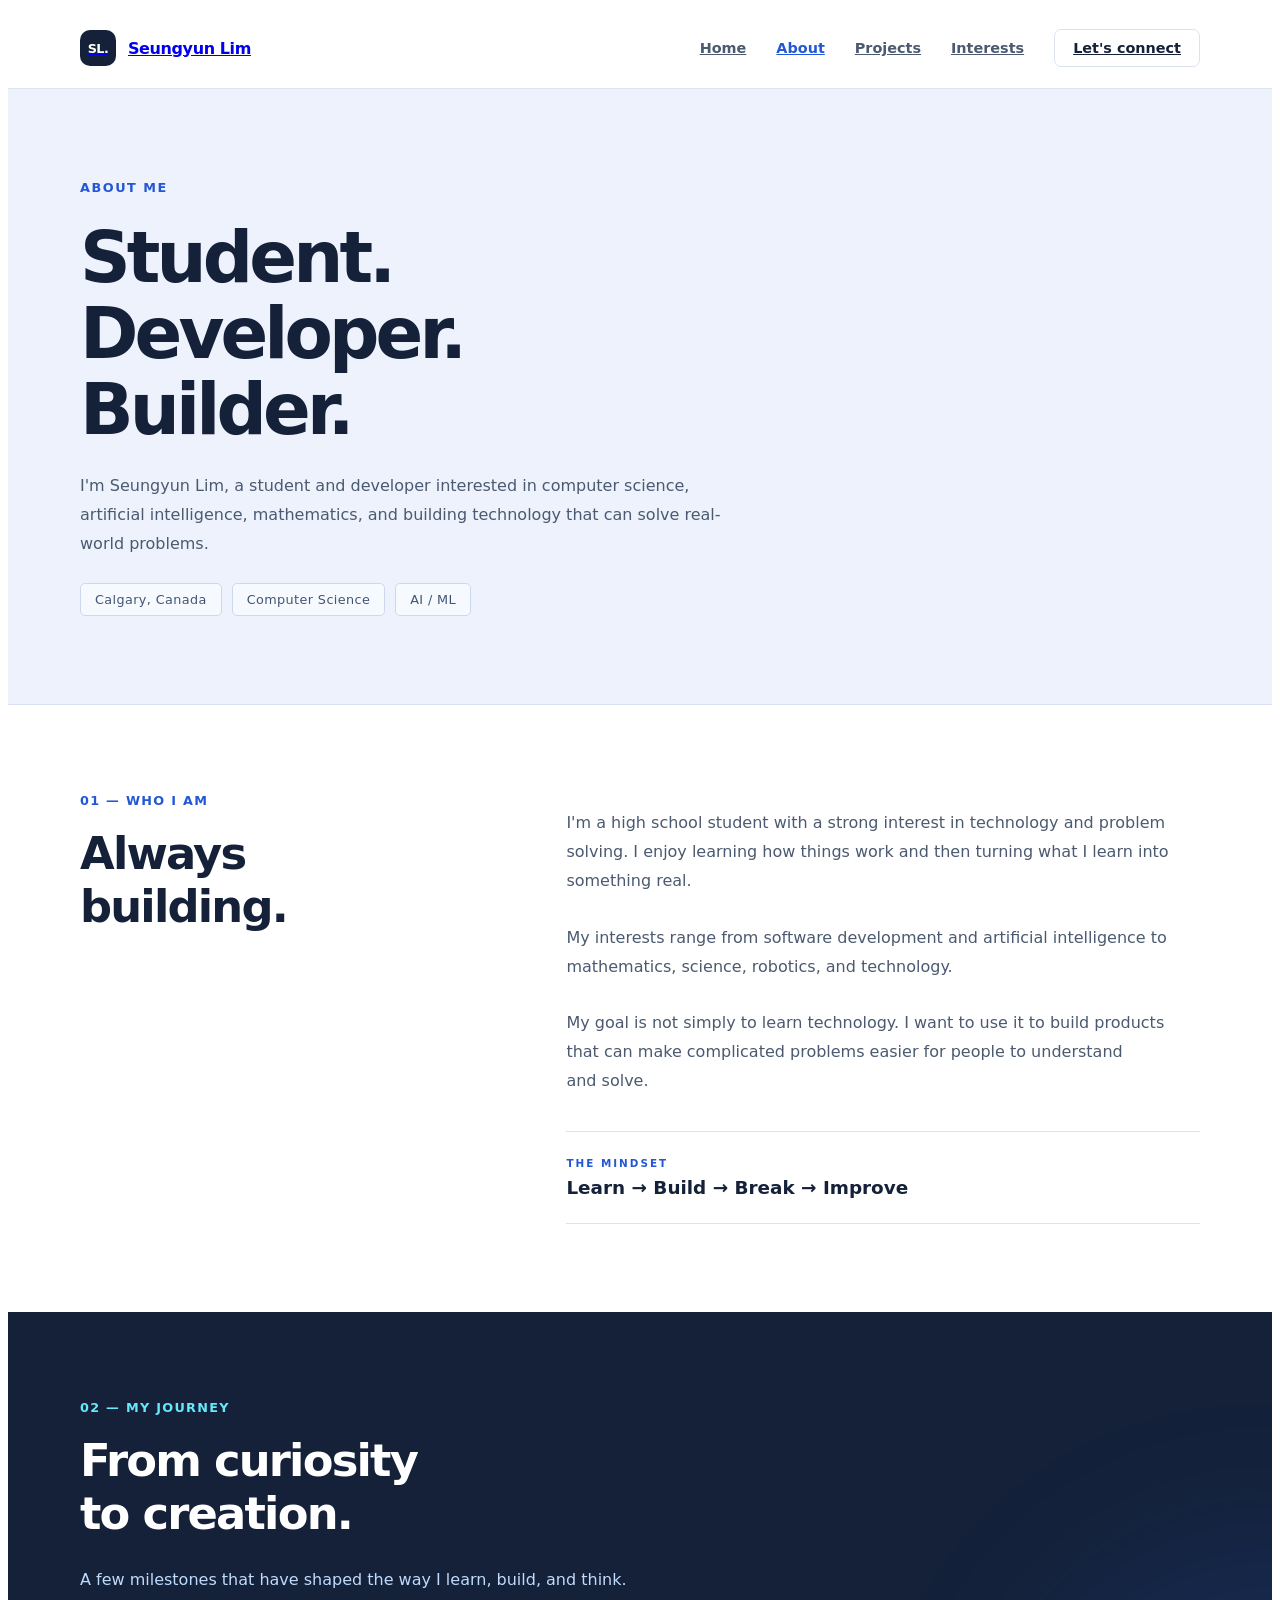
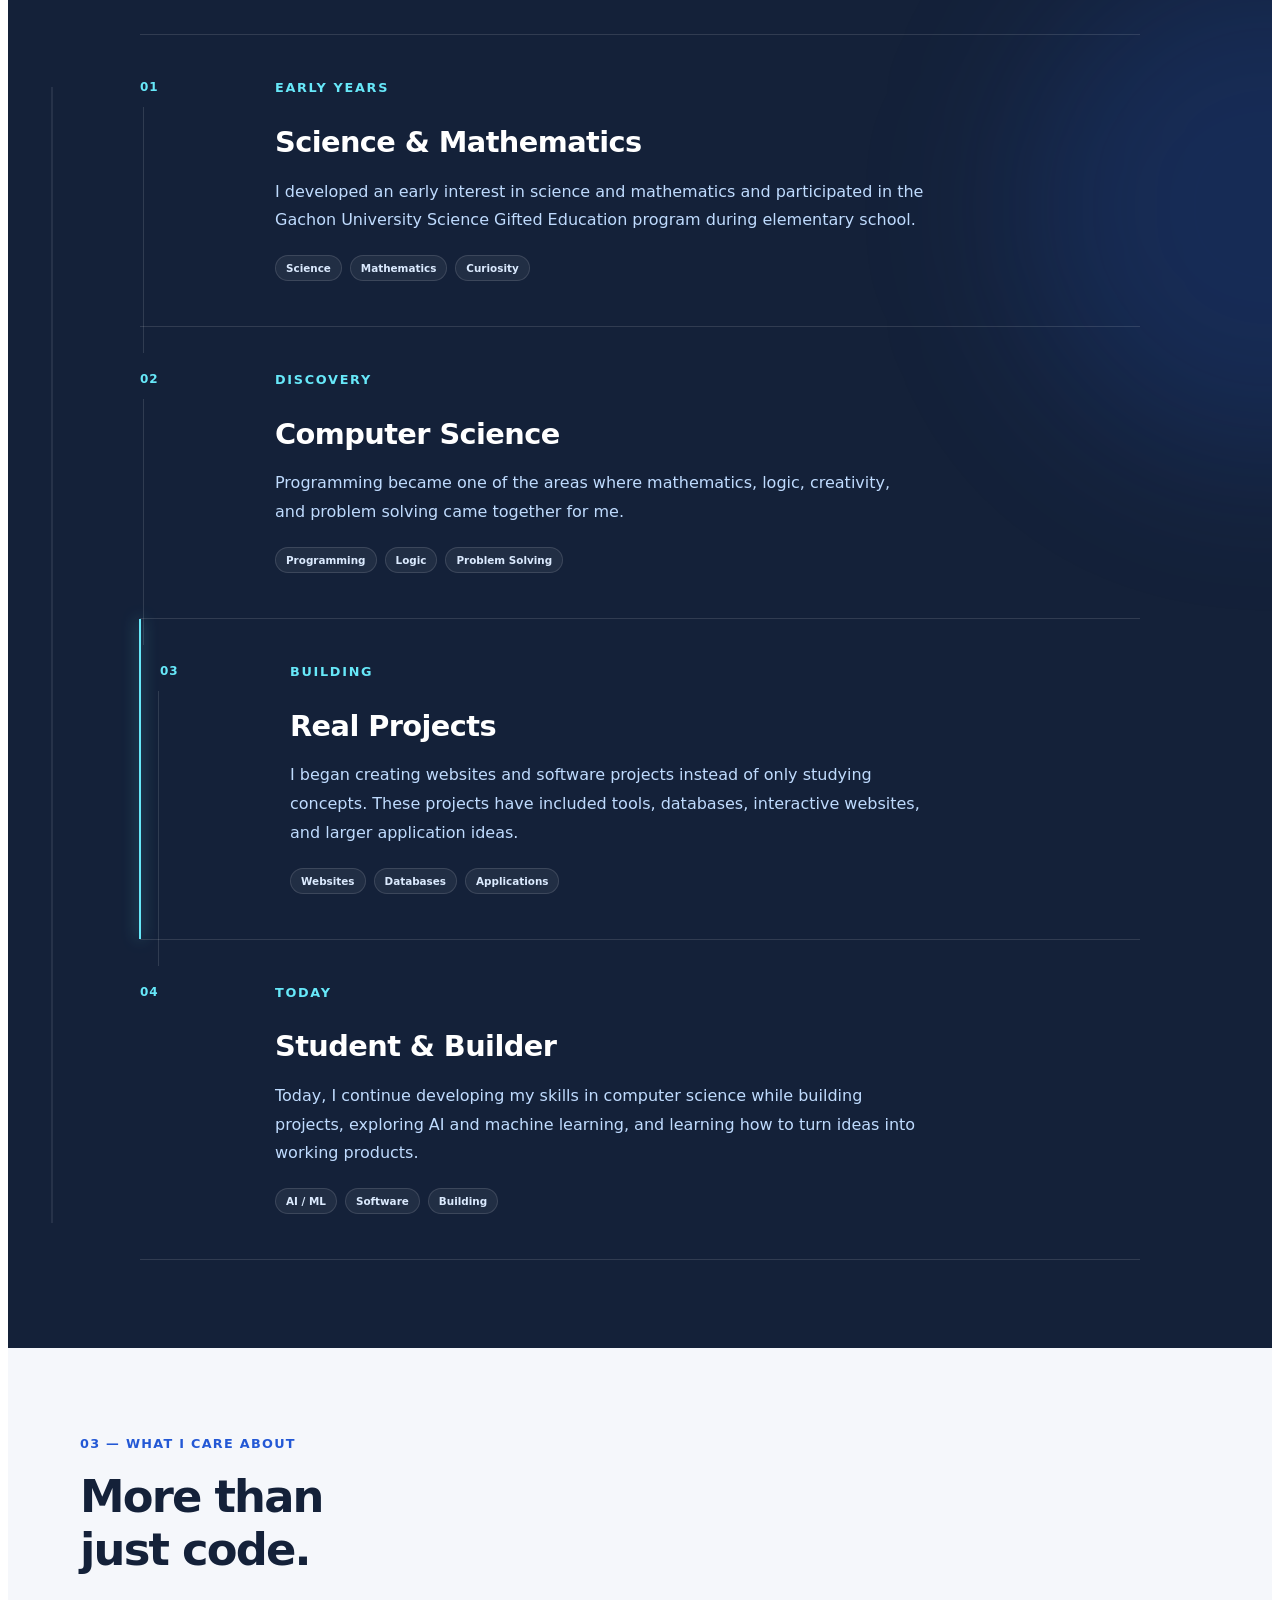
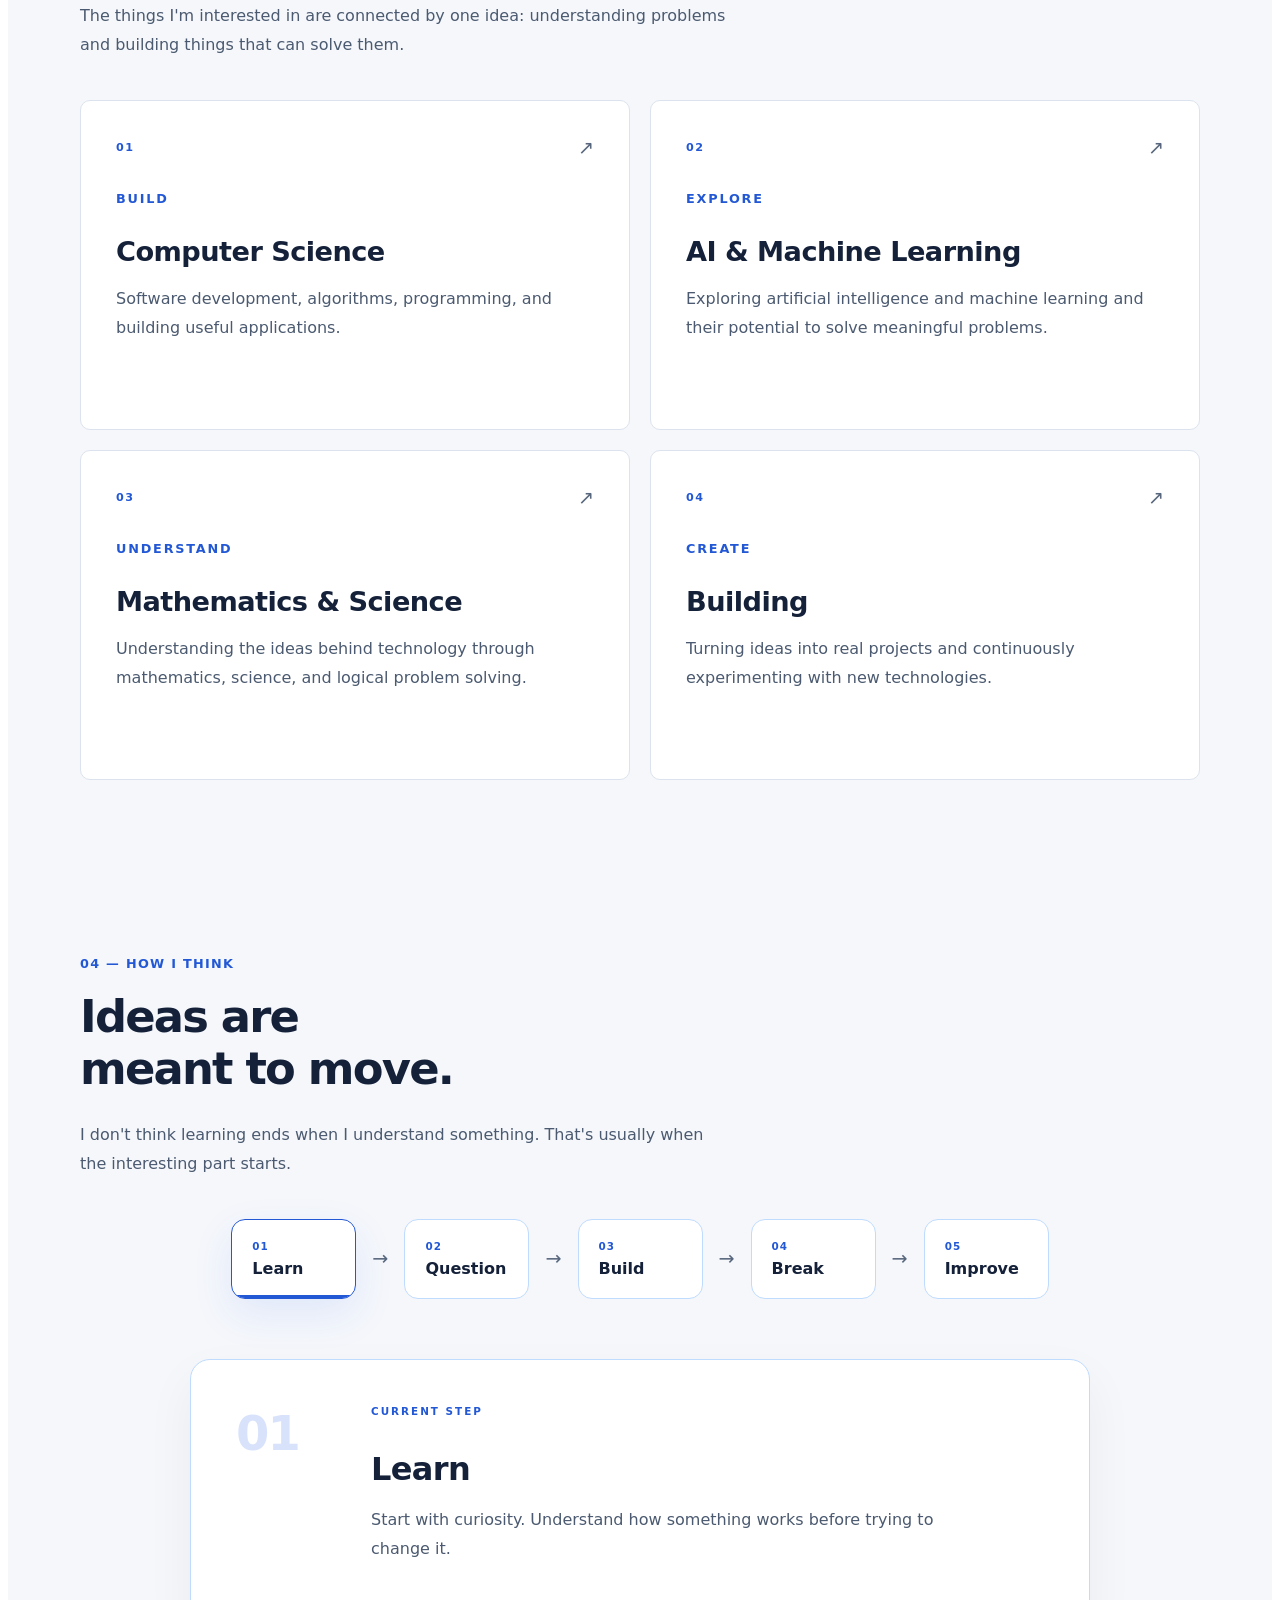
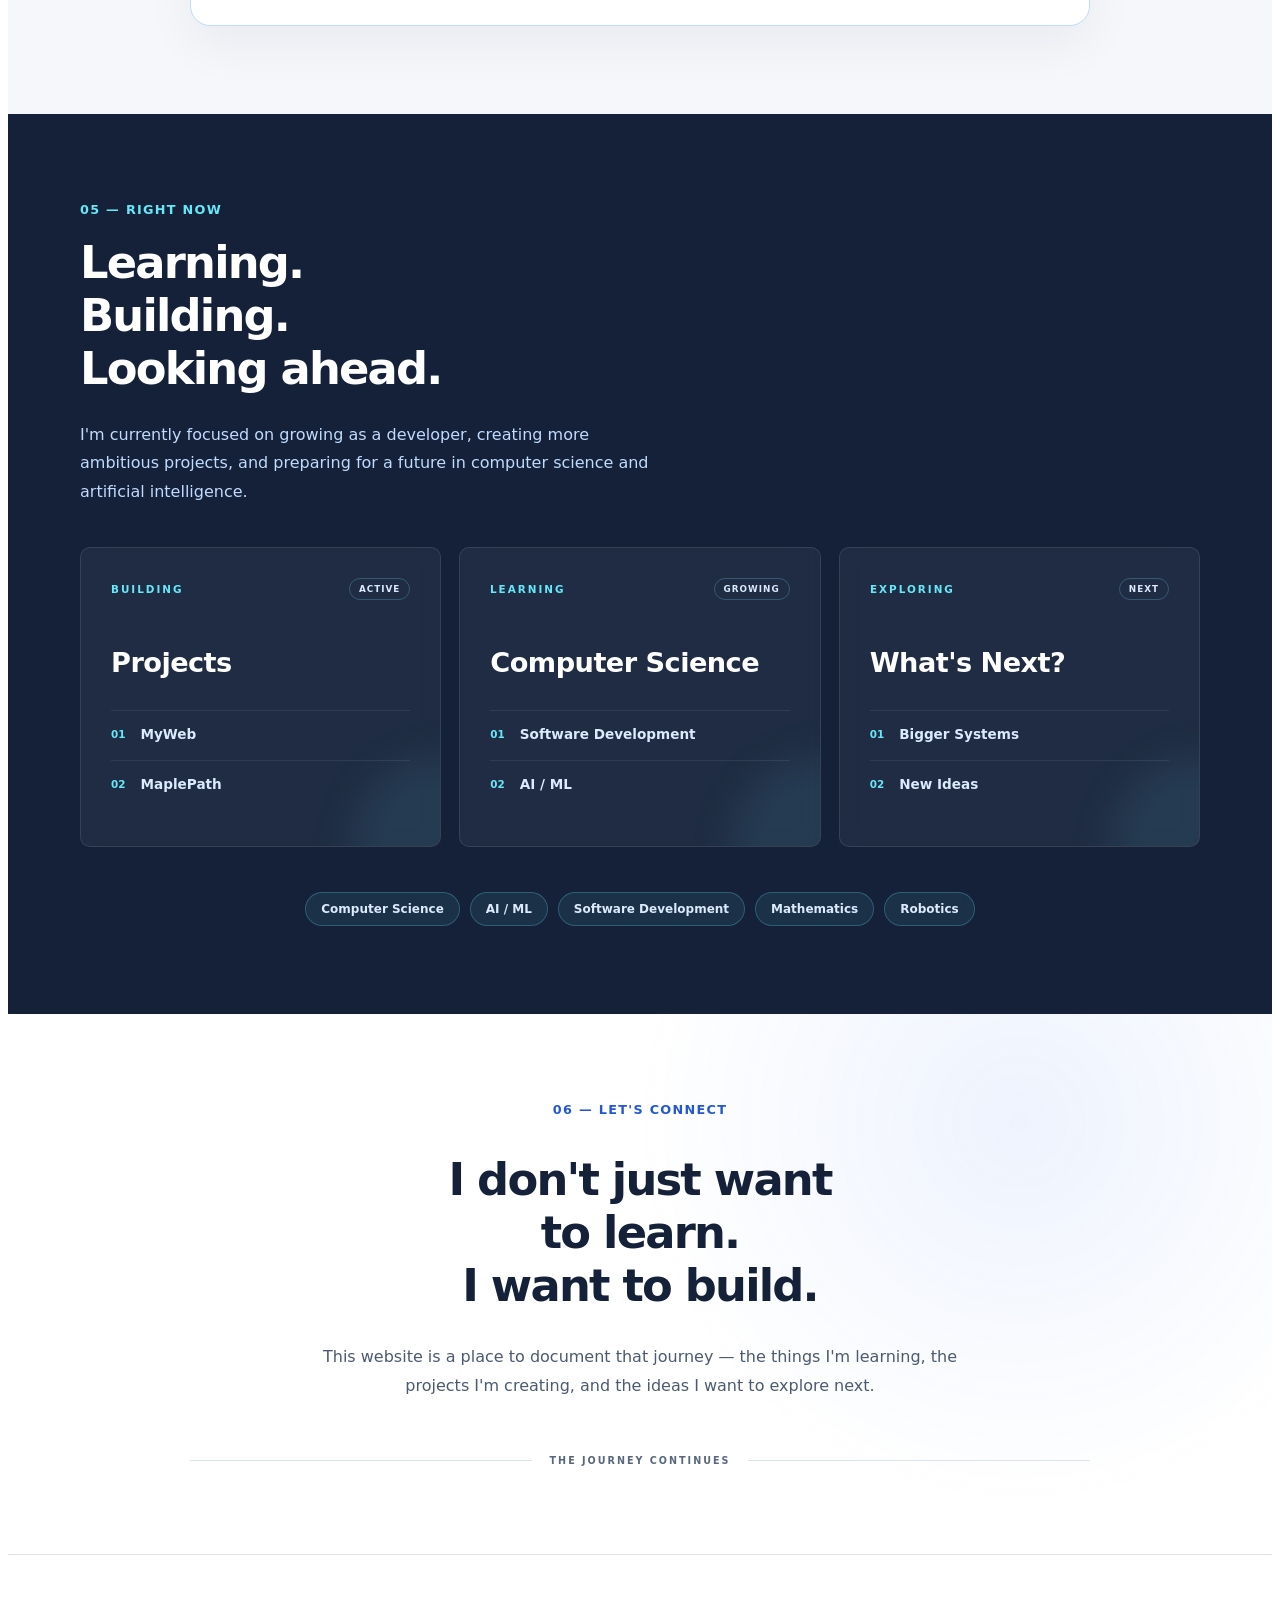
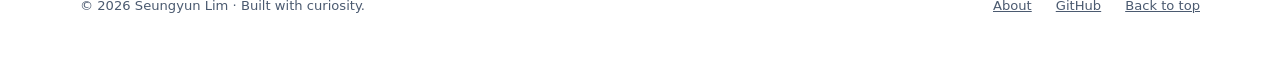
==== about.html @ a48dabe2 "Redesign portfolio with consistent professional layouts" ====
<!DOCTYPE html>
<html lang="en">

<head>

    <meta charset="UTF-8">

    <meta
        name="viewport"
        content="width=device-width, initial-scale=1.0"
    >

    <meta
        name="description"
        content="About Seungyun Lim — student, developer, and builder."
    >

    <title>
        About | Seungyun Lim
    </title>


    <!-- =========================================
         SHARED STYLES
    ========================================== -->

    <link
        rel="stylesheet"
        href="style.css"
    >

    <link
        rel="stylesheet"
        href="css/project-pages.css"
    >


    <!-- =========================================
         PAGE STYLES
    ========================================== -->

    <link
        rel="stylesheet"
        href="css/pages/about.css"
    >

<link rel="stylesheet" href="css/theme.css?v=20261118">
</head>


<body>


    <!-- =========================================
         NAVIGATION
    ========================================== -->

    <a class="skip-link" href="#main-content">Skip to content</a>
<header class="site-header"><div class="wrap site-nav">
<a class="site-brand" href="index.html" aria-label="Seungyun Lim, home"><span class="brand-mark" aria-hidden="true">SL.</span>Seungyun Lim</a>
<button class="nav-toggle" type="button" aria-expanded="false" aria-controls="site-links">Menu</button>
<nav class="site-links" id="site-links" aria-label="Main navigation"><a href="index.html">Home</a><a href="about.html" aria-current="page">About</a><a href="projects.html">Projects</a><a href="index.html#interests">Interests</a><a class="nav-contact" href="index.html#contact">Let's connect</a></nav>
</div></header>



    <main id="main-content">


        <!-- =========================================
             ABOUT HERO
        ========================================== -->

        <section class="about-hero">

            <div class="hero-mouse-glow"></div>


            <div class="about-hero-orbit">

                <div class="orbit-ring orbit-ring-1"></div>

                <div class="orbit-ring orbit-ring-2"></div>

                <div class="orbit-ring orbit-ring-3"></div>

                <div class="orbit-dot orbit-dot-1"></div>

                <div class="orbit-dot orbit-dot-2"></div>

                <div class="orbit-dot orbit-dot-3"></div>

            </div>


            <div class="about-hero-grid"></div>


            <div class="hero-floating-particles">

                <span></span>
                <span></span>
                <span></span>
                <span></span>
                <span></span>
                <span></span>

            </div>


            <div class="section-container">

                <div class="about-hero-content">

                    <span class="about-label hero-reveal">
                        ABOUT ME
                    </span>


                    <h1 class="hero-reveal">
                        Student.
                        <br>
                        Developer.
                        <br>
                        Builder.
                    </h1>


                    <p class="about-hero-intro hero-reveal">

                        I'm Seungyun Lim, a student and developer
                        interested in computer science, artificial
                        intelligence, mathematics, and building
                        technology that can solve real-world problems.

                    </p>


                    <div class="about-hero-meta hero-reveal">

                        <span>
                            Calgary, Canada
                        </span>

                        <span>
                            Computer Science
                        </span>

                        <span>
                            AI / ML
                        </span>

                    </div>

                </div>


                <div class="about-scroll-indicator">

                    <span>
                        SCROLL TO EXPLORE
                    </span>

                    <div class="about-scroll-line">

                        <span></span>

                    </div>

                </div>

            </div>

        </section>



        <!-- =========================================
             01 — WHO I AM
        ========================================== -->

        <section class="about-intro-section">

            <div class="section-container">

                <div class="about-section-grid">

                    <div class="about-section-heading reveal">

                        <span class="about-section-label">
                            01 — WHO I AM
                        </span>

                        <h2>
                            Always
                            <br>
                            building.
                        </h2>

                    </div>


                    <div class="about-section-text reveal">

                        <p>
                            I'm a high school student with a strong
                            interest in technology and problem solving.
                            I enjoy learning how things work and then
                            turning what I learn into something real.
                        </p>


                        <p>
                            My interests range from software development
                            and artificial intelligence to mathematics,
                            science, robotics, and technology.
                        </p>


                        <p>
                            My goal is not simply to learn technology.
                            I want to use it to build products that can
                            make complicated problems easier for people
                            to understand and solve.
                        </p>


                        <div class="about-intro-highlight">

                            <span>
                                THE MINDSET
                            </span>

                            <strong>
                                Learn → Build → Break → Improve
                            </strong>

                        </div>

                    </div>

                </div>

            </div>

        </section>



        <!-- =========================================
             02 — MY JOURNEY
        ========================================== -->

        <section class="about-journey-section" id="my-journey">

            <div class="section-container">

                <div class="about-heading reveal">

                    <span class="about-section-label">
                        02 — MY JOURNEY
                    </span>

                    <h2>
                        From curiosity
                        <br>
                        to creation.
                    </h2>

                    <p>
                        A few milestones that have shaped the way
                        I learn, build, and think.
                    </p>

                </div>


                <div class="timeline-progress">

                    <span class="timeline-progress-fill"></span>

                </div>


                <div class="about-timeline">


                    <!-- 01 -->

                    <article class="about-timeline-item reveal">

                        <div class="about-timeline-marker">

                            <span class="about-timeline-number">
                                01
                            </span>

                            <span class="timeline-marker-line"></span>

                        </div>


                        <div class="about-timeline-content">

                            <span class="timeline-category">
                                EARLY YEARS
                            </span>

                            <h3>
                                Science & Mathematics
                            </h3>

                            <p>
                                I developed an early interest in science
                                and mathematics and participated in the
                                Gachon University Science Gifted Education
                                program during elementary school.
                            </p>


                            <div class="timeline-tags">

                                <span>
                                    Science
                                </span>

                                <span>
                                    Mathematics
                                </span>

                                <span>
                                    Curiosity
                                </span>

                            </div>

                        </div>

                    </article>



                    <!-- 02 -->

                    <article class="about-timeline-item reveal">

                        <div class="about-timeline-marker">

                            <span class="about-timeline-number">
                                02
                            </span>

                            <span class="timeline-marker-line"></span>

                        </div>


                        <div class="about-timeline-content">

                            <span class="timeline-category">
                                DISCOVERY
                            </span>

                            <h3>
                                Computer Science
                            </h3>

                            <p>
                                Programming became one of the areas where
                                mathematics, logic, creativity, and
                                problem solving came together for me.
                            </p>


                            <div class="timeline-tags">

                                <span>
                                    Programming
                                </span>

                                <span>
                                    Logic
                                </span>

                                <span>
                                    Problem Solving
                                </span>

                            </div>

                        </div>

                    </article>



                    <!-- 03 -->

                    <article class="about-timeline-item reveal">

                        <div class="about-timeline-marker">

                            <span class="about-timeline-number">
                                03
                            </span>

                            <span class="timeline-marker-line"></span>

                        </div>


                        <div class="about-timeline-content">

                            <span class="timeline-category">
                                BUILDING
                            </span>

                            <h3>
                                Real Projects
                            </h3>

                            <p>
                                I began creating websites and software
                                projects instead of only studying concepts.
                                These projects have included tools,
                                databases, interactive websites, and
                                larger application ideas.
                            </p>


                            <div class="timeline-tags">

                                <span>
                                    Websites
                                </span>

                                <span>
                                    Databases
                                </span>

                                <span>
                                    Applications
                                </span>

                            </div>

                        </div>

                    </article>



                    <!-- 04 -->

                    <article class="about-timeline-item reveal">

                        <div class="about-timeline-marker">

                            <span class="about-timeline-number">
                                04
                            </span>

                            <span class="timeline-marker-line"></span>

                        </div>


                        <div class="about-timeline-content">

                            <span class="timeline-category">
                                TODAY
                            </span>

                            <h3>
                                Student & Builder
                            </h3>

                            <p>
                                Today, I continue developing my skills in
                                computer science while building projects,
                                exploring AI and machine learning, and
                                learning how to turn ideas into working
                                products.
                            </p>


                            <div class="timeline-tags">

                                <span>
                                    AI / ML
                                </span>

                                <span>
                                    Software
                                </span>

                                <span>
                                    Building
                                </span>

                            </div>

                        </div>

                    </article>


                </div>

            </div>

        </section>



        <!-- =========================================
             03 — WHAT I CARE ABOUT
        ========================================== -->

        <section class="about-interests-section">

            <div class="section-container">

                <div class="about-heading reveal">

                    <span class="about-section-label">
                        03 — WHAT I CARE ABOUT
                    </span>

                    <h2>
                        More than
                        <br>
                        just code.
                    </h2>

                    <p>
                        The things I'm interested in are connected
                        by one idea: understanding problems and
                        building things that can solve them.
                    </p>

                </div>


                <div class="about-interest-grid">


                    <!-- 01 -->

                    <article class="about-interest-card reveal">

                        <div class="interest-card-glow"></div>

                        <div class="interest-card-top">

                            <span class="about-interest-number">
                                01
                            </span>

                            <span class="interest-card-arrow">
                                ↗
                            </span>

                        </div>


                        <div>

                            <span class="interest-card-category">
                                BUILD
                            </span>

                            <h3>
                                Computer Science
                            </h3>

                            <p>
                                Software development, algorithms,
                                programming, and building useful
                                applications.
                            </p>

                        </div>


                        <div class="interest-card-line"></div>

                    </article>



                    <!-- 02 -->

                    <article class="about-interest-card reveal">

                        <div class="interest-card-glow"></div>

                        <div class="interest-card-top">

                            <span class="about-interest-number">
                                02
                            </span>

                            <span class="interest-card-arrow">
                                ↗
                            </span>

                        </div>


                        <div>

                            <span class="interest-card-category">
                                EXPLORE
                            </span>

                            <h3>
                                AI & Machine Learning
                            </h3>

                            <p>
                                Exploring artificial intelligence and
                                machine learning and their potential to
                                solve meaningful problems.
                            </p>

                        </div>


                        <div class="interest-card-line"></div>

                    </article>



                    <!-- 03 -->

                    <article class="about-interest-card reveal">

                        <div class="interest-card-glow"></div>

                        <div class="interest-card-top">

                            <span class="about-interest-number">
                                03
                            </span>

                            <span class="interest-card-arrow">
                                ↗
                            </span>

                        </div>


                        <div>

                            <span class="interest-card-category">
                                UNDERSTAND
                            </span>

                            <h3>
                                Mathematics & Science
                            </h3>

                            <p>
                                Understanding the ideas behind technology
                                through mathematics, science, and logical
                                problem solving.
                            </p>

                        </div>


                        <div class="interest-card-line"></div>

                    </article>



                    <!-- 04 -->

                    <article class="about-interest-card reveal">

                        <div class="interest-card-glow"></div>

                        <div class="interest-card-top">

                            <span class="about-interest-number">
                                04
                            </span>

                            <span class="interest-card-arrow">
                                ↗
                            </span>

                        </div>


                        <div>

                            <span class="interest-card-category">
                                CREATE
                            </span>

                            <h3>
                                Building
                            </h3>

                            <p>
                                Turning ideas into real projects and
                                continuously experimenting with new
                                technologies.
                            </p>

                        </div>


                        <div class="interest-card-line"></div>

                    </article>


                </div>

            </div>

        </section>



        <!-- =========================================
             04 — HOW I THINK
        ========================================== -->

        <section class="about-thinking-section">

            <div class="section-container">

                <div class="about-heading thinking-heading reveal">

                    <span class="about-section-label">
                        04 — HOW I THINK
                    </span>

                    <h2>
                        Ideas are
                        <br>
                        meant to move.
                    </h2>

                    <p>
                        I don't think learning ends when I understand
                        something. That's usually when the interesting
                        part starts.
                    </p>

                </div>


                <div class="thinking-flow">


                    <button
                        class="thinking-step active"
                        data-thinking="learn"
                    >

                        <span>
                            01
                        </span>

                        <strong>
                            Learn
                        </strong>

                    </button>


                    <span class="thinking-arrow">
                        →
                    </span>


                    <button
                        class="thinking-step"
                        data-thinking="question"
                    >

                        <span>
                            02
                        </span>

                        <strong>
                            Question
                        </strong>

                    </button>


                    <span class="thinking-arrow">
                        →
                    </span>


                    <button
                        class="thinking-step"
                        data-thinking="build"
                    >

                        <span>
                            03
                        </span>

                        <strong>
                            Build
                        </strong>

                    </button>


                    <span class="thinking-arrow">
                        →
                    </span>


                    <button
                        class="thinking-step"
                        data-thinking="break"
                    >

                        <span>
                            04
                        </span>

                        <strong>
                            Break
                        </strong>

                    </button>


                    <span class="thinking-arrow">
                        →
                    </span>


                    <button
                        class="thinking-step"
                        data-thinking="improve"
                    >

                        <span>
                            05
                        </span>

                        <strong>
                            Improve
                        </strong>

                    </button>

                </div>


                <div class="thinking-display">

                    <div class="thinking-display-number">
                        01
                    </div>


                    <div class="thinking-display-content">

                        <span>
                            CURRENT STEP
                        </span>

                        <h3 id="thinking-title">
                            Learn
                        </h3>

                        <p id="thinking-description">
                            Start with curiosity. Understand how something
                            works before trying to change it.
                        </p>

                    </div>

                </div>

            </div>

        </section>



        <!-- =========================================
             05 — RIGHT NOW
        ========================================== -->

        <section class="about-focus-section">

            <div class="section-container">

                <div class="about-heading focus-heading reveal">

                    <span class="about-section-label">
                        05 — RIGHT NOW
                    </span>

                    <h2>
                        Learning.
                        <br>
                        Building.
                        <br>
                        Looking ahead.
                    </h2>

                    <p>
                        I'm currently focused on growing as a developer,
                        creating more ambitious projects, and preparing
                        for a future in computer science and artificial
                        intelligence.
                    </p>

                </div>


                <div class="focus-dashboard">


                    <!-- Building -->

                    <article class="focus-card reveal">

                        <div class="focus-card-header">

                            <span>
                                BUILDING
                            </span>

                            <span class="focus-card-status">
                                ACTIVE
                            </span>

                        </div>


                        <h3>
                            Projects
                        </h3>


                        <div class="focus-list">

                            <div>

                                <span>
                                    01
                                </span>

                                <strong>
                                    MyWeb
                                </strong>

                            </div>


                            <div>

                                <span>
                                    02
                                </span>

                                <strong>
                                    MaplePath
                                </strong>

                            </div>

                        </div>

                    </article>



                    <!-- Learning -->

                    <article class="focus-card reveal">

                        <div class="focus-card-header">

                            <span>
                                LEARNING
                            </span>

                            <span class="focus-card-status">
                                GROWING
                            </span>

                        </div>


                        <h3>
                            Computer Science
                        </h3>


                        <div class="focus-list">

                            <div>

                                <span>
                                    01
                                </span>

                                <strong>
                                    Software Development
                                </strong>

                            </div>


                            <div>

                                <span>
                                    02
                                </span>

                                <strong>
                                    AI / ML
                                </strong>

                            </div>

                        </div>

                    </article>



                    <!-- Exploring -->

                    <article class="focus-card reveal">

                        <div class="focus-card-header">

                            <span>
                                EXPLORING
                            </span>

                            <span class="focus-card-status">
                                NEXT
                            </span>

                        </div>


                        <h3>
                            What's Next?
                        </h3>


                        <div class="focus-list">

                            <div>

                                <span>
                                    01
                                </span>

                                <strong>
                                    Bigger Systems
                                </strong>

                            </div>


                            <div>

                                <span>
                                    02
                                </span>

                                <strong>
                                    New Ideas
                                </strong>

                            </div>

                        </div>

                    </article>


                </div>


                <div class="about-focus-tags reveal">

                    <span>
                        Computer Science
                    </span>

                    <span>
                        AI / ML
                    </span>

                    <span>
                        Software Development
                    </span>

                    <span>
                        Mathematics
                    </span>

                    <span>
                        Robotics
                    </span>

                </div>

            </div>

        </section>



        <!-- =========================================
             06 — LET'S CONNECT
        ========================================== -->

        <section class="about-closing-section">

            <div class="section-container">

                <div class="about-closing reveal">

                    <span class="about-section-label">
                        06 — LET'S CONNECT
                    </span>

                    <h2>
                        I don't just want
                        <br>
                        to learn.
                        <br>
                        I want to build.
                    </h2>

                    <p>
                        This website is a place to document that journey —
                        the things I'm learning, the projects I'm creating,
                        and the ideas I want to explore next.
                    </p>


                    <div class="closing-line">

                        <span></span>

                        <span>
                            THE JOURNEY CONTINUES
                        </span>

                        <span></span>

                    </div>

                </div>

            </div>

        </section>


    </main>



    <!-- =========================================
         FOOTER
    ========================================== -->

    <footer class="site-footer"><div class="wrap"><p>© 2026 Seungyun Lim · Built with curiosity.</p><nav aria-label="Footer navigation"><a href="about.html">About</a><a href="https://github.com/mape-yt" target="_blank" rel="noopener noreferrer">GitHub</a><a href="#main-content">Back to top</a></nav></div></footer>



    <!-- =========================================
         JAVASCRIPT
    ========================================== -->

    <script src="js/about.js?v=20261118"></script>


<script src="js/site.js?v=20261118" defer></script>
</body>

</html>
---- css/pages/about.css ----
/* =========================================
   ABOUT PAGE
========================================= */


/* =========================================
   HERO
========================================= */

.about-hero {

    position: relative;

    min-height: calc(100vh - 72px);

    display: flex;

    align-items: center;

    overflow: hidden;

    background:
        radial-gradient(
            circle at 80% 20%,
            rgba(34, 211, 238, 0.55),
            transparent 35%
        ),
        radial-gradient(
            circle at 10% 80%,
            rgba(96, 165, 250, 0.45),
            transparent 40%
        ),
        linear-gradient(
            135deg,
            #172554 0%,
            #1e3a8a 48%,
            #0891b2 100%
        );

    color: #ffffff;

}


/* =========================================
   MOUSE GLOW
========================================= */

.hero-mouse-glow {

    position: absolute;

    width: 500px;

    height: 500px;

    left: 50%;

    top: 50%;

    transform:
        translate(-50%, -50%);

    border-radius: 50%;

    pointer-events: none;

    background:
        radial-gradient(
            circle,
            rgba(103,232,249,0.18),
            rgba(103,232,249,0.06) 35%,
            transparent 70%
        );

    filter: blur(20px);

    opacity: 0.8;

    transition:
        left 0.15s ease-out,
        top 0.15s ease-out;

}


/* =========================================
   HERO GRID
========================================= */

.about-hero-grid {

    position: absolute;

    inset: 0;

    pointer-events: none;

    background:
        linear-gradient(
            90deg,
            rgba(255,255,255,0.025) 1px,
            transparent 1px
        ),
        linear-gradient(
            rgba(255,255,255,0.025) 1px,
            transparent 1px
        );

    background-size: 70px 70px;

    mask-image:
        linear-gradient(
            to bottom,
            transparent,
            black 20%,
            black 80%,
            transparent
        );

}


/* =========================================
   FLOATING PARTICLES
========================================= */

.hero-floating-particles {

    position: absolute;

    inset: 0;

    pointer-events: none;

}


.hero-floating-particles span {

    position: absolute;

    width: 4px;

    height: 4px;

    border-radius: 50%;

    background: #67e8f9;

    box-shadow:
        0 0 15px
        rgba(103,232,249,0.8);

    opacity: 0.5;

    animation:
        particleFloat
        var(--particle-speed, 8s)
        ease-in-out
        infinite;

}


.hero-floating-particles span:nth-child(1) {

    left: 12%;

    top: 25%;

    --particle-speed: 7s;

}


.hero-floating-particles span:nth-child(2) {

    left: 35%;

    top: 70%;

    --particle-speed: 9s;

}


.hero-floating-particles span:nth-child(3) {

    left: 58%;

    top: 18%;

    --particle-speed: 11s;

}


.hero-floating-particles span:nth-child(4) {

    left: 72%;

    top: 75%;

    --particle-speed: 8s;

}


.hero-floating-particles span:nth-child(5) {

    left: 87%;

    top: 40%;

    --particle-speed: 10s;

}


.hero-floating-particles span:nth-child(6) {

    left: 48%;

    top: 48%;

    --particle-speed: 12s;

}


@keyframes particleFloat {

    0%,
    100% {

        transform:
            translate3d(0, 0, 0)
            scale(1);

        opacity: 0.25;

    }

    50% {

        transform:
            translate3d(0, -25px, 0)
            scale(1.5);

        opacity: 0.8;

    }

}


/* =========================================
   HERO ORBIT
========================================= */

.about-hero-orbit {

    position: absolute;

    width: 700px;

    height: 700px;

    right: -160px;

    top: 50%;

    transform:
        translateY(-50%);

    pointer-events: none;

    opacity: 0.7;

    transition:
        transform 0.2s ease-out;

}


/* =========================================
   ORBIT RINGS
========================================= */

.orbit-ring {

    position: absolute;

    top: 50%;

    left: 50%;

    width: 100%;

    height: 100%;

    border:
        1px solid
        rgba(255,255,255,0.12);

    border-radius: 50%;

    transform:
        translate(-50%, -50%);

}


.orbit-ring-1 {

    animation:
        orbitRotate 22s linear infinite;

}


.orbit-ring-2 {

    width: 72%;

    height: 72%;

    border-color:
        rgba(103,232,249,0.22);

    animation:
        orbitRotateReverse 16s linear infinite;

}


.orbit-ring-3 {

    width: 45%;

    height: 45%;

    border-color:
        rgba(255,255,255,0.08);

    animation:
        orbitRotate 12s linear infinite;

}


@keyframes orbitRotate {

    from {

        transform:
            translate(-50%, -50%)
            rotate(0deg);

    }

    to {

        transform:
            translate(-50%, -50%)
            rotate(360deg);

    }

}


@keyframes orbitRotateReverse {

    from {

        transform:
            translate(-50%, -50%)
            rotate(360deg);

    }

    to {

        transform:
            translate(-50%, -50%)
            rotate(0deg);

    }

}


/* =========================================
   ORBIT DOTS
========================================= */

.orbit-dot {

    position: absolute;

    width: 9px;

    height: 9px;

    border-radius: 50%;

    background:
        #67e8f9;

    box-shadow:
        0 0 20px
        rgba(103,232,249,0.85);

}


.orbit-dot-1 {

    top: 9%;

    left: 48%;

}


.orbit-dot-2 {

    bottom: 17%;

    right: 9%;

    width: 6px;

    height: 6px;

}


.orbit-dot-3 {

    top: 64%;

    left: 6%;

    width: 5px;

    height: 5px;

}


/* =========================================
   HERO CONTENT
========================================= */

.about-hero-content {

    position: relative;

    z-index: 2;

    max-width: 900px;

    padding:
        150px 0 120px;

}


.about-label {

    display: inline-block;

    margin-bottom: 25px;

    font-size: 0.75rem;

    font-weight: 800;

    letter-spacing: 2.5px;

    color:
        #67e8f9;

}


.about-hero h1 {

    margin:
        0 0 35px;

    font-size:
        clamp(
            4.5rem,
            11vw,
            9rem
        );

    line-height: 0.88;

    letter-spacing: -6px;

    font-weight: 800;

    color:
        #ffffff;

}


.about-hero-intro {

    max-width: 700px;

    margin-bottom: 35px;

    font-size:
        clamp(
            1.1rem,
            2vw,
            1.35rem
        );

    line-height: 1.8;

    color:
        #dbeafe;

}


.about-hero-meta {

    display: flex;

    flex-wrap: wrap;

    gap: 10px;

}


.about-hero-meta span {

    padding:
        8px 14px;

    border:
        1px solid
        rgba(255,255,255,0.2);

    border-radius:
        999px;

    background:
        rgba(255,255,255,0.08);

    color:
        #dbeafe;

    font-size:
        0.75rem;

    font-weight:
        700;

    backdrop-filter:
        blur(8px);

    transition:
        transform 0.25s ease,
        background 0.25s ease,
        border-color 0.25s ease;

}


.about-hero-meta span:hover {

    transform:
        translateY(-3px);

    background:
        rgba(103,232,249,0.14);

    border-color:
        rgba(103,232,249,0.4);

}


/* =========================================
   HERO ENTRANCE
========================================= */

.hero-reveal {

    opacity: 0;

    transform:
        translateY(25px);

    animation:
        heroReveal 0.9s ease forwards;

}


.hero-reveal:nth-child(1) {

    animation-delay:
        0.1s;

}


.hero-reveal:nth-child(2) {

    animation-delay:
        0.2s;

}


.hero-reveal:nth-child(3) {

    animation-delay:
        0.35s;

}


.hero-reveal:nth-child(4) {

    animation-delay:
        0.5s;

}


@keyframes heroReveal {

    to {

        opacity: 1;

        transform:
            translateY(0);

    }

}


/* =========================================
   SCROLL INDICATOR
========================================= */

.about-scroll-indicator {

    position: absolute;

    bottom: 35px;

    left: 50%;

    z-index: 3;

    display: flex;

    flex-direction: column;

    align-items: center;

    gap: 10px;

    transform:
        translateX(-50%);

    color:
        rgba(255,255,255,0.65);

    font-size:
        0.62rem;

    font-weight:
        800;

    letter-spacing:
        2px;

}


.about-scroll-line {

    position: relative;

    width: 1px;

    height: 45px;

    overflow: hidden;

    background:
        rgba(255,255,255,0.18);

}


.about-scroll-line span {

    position: absolute;

    top: -100%;

    left: 0;

    width: 100%;

    height: 50%;

    background:
        #67e8f9;

    animation:
        scrollLine
        1.8s
        ease-in-out
        infinite;

}


@keyframes scrollLine {

    0% {

        top: -100%;

    }

    50% {

        top: 100%;

    }

    100% {

        top: 100%;

    }

}


/* =========================================
   SHARED HEADINGS
========================================= */

.about-section-label {

    display: block;

    margin-bottom: 20px;

    font-size:
        0.7rem;

    font-weight:
        800;

    letter-spacing:
        2px;

    color:
        var(--primary);

}


.about-heading {

    max-width:
        850px;

    margin-bottom:
        75px;

}


.about-heading h2 {

    margin:
        0 0 25px;

    font-size:
        clamp(
            3rem,
            6vw,
            5.5rem
        );

    line-height:
        0.98;

    letter-spacing:
        -3px;

    color:
        var(--navy);

}


.about-heading > p {

    max-width:
        650px;

    font-size:
        1.05rem;

    line-height:
        1.8;

    color:
        var(--text-secondary);

}


/* =========================================
   SCROLL REVEAL
========================================= */

.reveal {

    opacity: 0;

    transform:
        translateY(35px);

    transition:
        opacity 0.8s ease,
        transform 0.8s ease;

}


.reveal.is-visible {

    opacity: 1;

    transform:
        translateY(0);

}


/* =========================================
   01 — WHO I AM
========================================= */

.about-intro-section {

    padding:
        150px 0;

    background:
        #ffffff;

}


.about-section-grid {

    display: grid;

    grid-template-columns:
        minmax(0, 0.8fr)
        minmax(0, 1.2fr);

    gap:
        100px;

    align-items:
        start;

}


.about-section-heading h2 {

    margin:
        0;

    font-size:
        clamp(
            3rem,
            6vw,
            5rem
        );

    line-height:
        0.98;

    letter-spacing:
        -3px;

    color:
        var(--navy);

}


.about-section-text {

    max-width:
        700px;

}


.about-section-text p {

    margin-bottom:
        28px;

    font-size:
        1.08rem;

    line-height:
        1.9;

    color:
        var(--text-secondary);

}


.about-section-text p:last-of-type {

    margin-bottom:
        35px;

}


.about-intro-highlight {

    display:
        flex;

    flex-direction:
        column;

    gap:
        8px;

    padding:
        25px 0;

    border-top:
        1px solid
        var(--border);

    border-bottom:
        1px solid
        var(--border);

    transition:
        padding-left 0.3s ease,
        border-color 0.3s ease;

}


.about-intro-highlight:hover {

    padding-left:
        12px;

    border-color:
        var(--primary);

}


.about-intro-highlight span {

    font-size:
        0.65rem;

    font-weight:
        800;

    letter-spacing:
        2px;

    color:
        var(--primary);

}


.about-intro-highlight strong {

    font-size:
        1.15rem;

    color:
        var(--navy);

}


/* =========================================
   02 — JOURNEY
========================================= */

.about-journey-section {

    position:
        relative;

    padding:
        150px 0;

    background:
        linear-gradient(
            135deg,
            #0f172a 0%,
            #172554 55%,
            #1e3a8a 100%
        );

    color:
        #ffffff;

    overflow:
        hidden;

}


.about-journey-section::before {

    content:
        "";

    position:
        absolute;

    width:
        500px;

    height:
        500px;

    right:
        -250px;

    top:
        15%;

    border-radius:
        50%;

    background:
        rgba(37,99,235,0.16);

    filter:
        blur(80px);

    pointer-events:
        none;

}


/* =========================================
   JOURNEY HEADING
========================================= */

.about-journey-section
.about-section-label {

    color:
        #67e8f9;

}


.about-journey-section
.about-heading h2 {

    color:
        #ffffff;

}


.about-journey-section
.about-heading > p {

    color:
        #bfdbfe;

}


/* =========================================
   TIMELINE PROGRESS
========================================= */

.timeline-progress {

    position:
        absolute;

    top:
        375px;

    left:
        max(
            calc((100vw - 1200px) / 2 + 3px),
            25px
        );

    width:
        2px;

    height:
        calc(100% - 500px);

    background:
        rgba(255,255,255,0.08);

    pointer-events:
        none;

}


.timeline-progress-fill {

    display:
        block;

    width:
        100%;

    height:
        0%;

    background:
        linear-gradient(
            to bottom,
            #67e8f9,
            #2563eb
        );

    box-shadow:
        0 0 15px
        rgba(103,232,249,0.6);

    transition:
        height 0.15s linear;

}


/* =========================================
   TIMELINE
========================================= */

.about-timeline {

    max-width:
        1000px;

    margin:
        0 auto;

}


.about-timeline-item {

    position:
        relative;

    display:
        grid;

    grid-template-columns:
        100px 1fr;

    gap:
        35px;

    padding:
        45px 0;

    border-top:
        1px solid
        rgba(255,255,255,0.12);

    transition:
        padding-left 0.4s ease,
        transform 0.4s ease;

}


.about-timeline-item:last-child {

    border-bottom:
        1px solid
        rgba(255,255,255,0.12);

}


.about-timeline-marker {

    position:
        relative;

}


.about-timeline-number {

    display:
        block;

    font-size:
        0.75rem;

    font-weight:
        800;

    letter-spacing:
        1px;

    color:
        #67e8f9;

    transition:
        transform 0.4s ease;

}


.timeline-marker-line {

    position:
        absolute;

    top:
        27px;

    left:
        3px;

    width:
        1px;

    height:
        calc(100% + 45px);

    background:
        rgba(255,255,255,0.12);

}


.about-timeline-item:last-child
.timeline-marker-line {

    display:
        none;

}


.about-timeline-content {

    position:
        relative;

}


.timeline-category {

    display:
        block;

    margin-bottom:
        10px;

    font-size:
        0.68rem;

    font-weight:
        800;

    letter-spacing:
        1.7px;

    color:
        #67e8f9;

}


.about-timeline-content h3 {

    margin-bottom:
        12px;

    font-size:
        1.8rem;

    color:
        #ffffff;

}


.about-timeline-content p {

    max-width:
        650px;

    margin-bottom:
        20px;

    font-size:
        0.98rem;

    line-height:
        1.8;

    color:
        #bfdbfe;

}


.timeline-tags {

    display:
        flex;

    flex-wrap:
        wrap;

    gap:
        8px;

}


.timeline-tags span {

    padding:
        6px 10px;

    border:
        1px solid
        rgba(255,255,255,0.12);

    border-radius:
        999px;

    background:
        rgba(255,255,255,0.06);

    font-size:
        0.65rem;

    font-weight:
        700;

    color:
        #dbeafe;

    transition:
        transform 0.25s ease,
        background 0.25s ease;

}


.timeline-tags span:hover {

    transform:
        translateY(-2px);

    background:
        rgba(103,232,249,0.12);

}


/* =========================================
   TIMELINE ACTIVE
========================================= */

.about-timeline-item.timeline-active {

    padding-left:
        15px;

}


.about-timeline-item.timeline-active
.about-timeline-number {

    transform:
        translateX(5px);

}


.about-timeline-item.timeline-active::before {

    content:
        "";

    position:
        absolute;

    top:
        0;

    bottom:
        0;

    left:
        -1px;

    width:
        2px;

    background:
        #67e8f9;

    box-shadow:
        0 0 15px
        rgba(103,232,249,0.7);

}


/* =========================================
   03 — INTERESTS
========================================= */

.about-interests-section {

    padding:
        150px 0;

    background:
        #f8fafc;

}


.about-interest-grid {

    display:
        grid;

    grid-template-columns:
        repeat(
            2,
            minmax(0,1fr)
        );

    gap:
        20px;

}


.about-interest-card {

    --mouse-x: 50%;
    --mouse-y: 50%;

    position:
        relative;

    min-height:
        330px;

    display:
        flex;

    flex-direction:
        column;

    justify-content:
        space-between;

    padding:
        35px;

    border:
        1px solid
        var(--border);

    border-radius:
        20px;

    background:
        #ffffff;

    overflow:
        hidden;

    transition:
        transform 0.35s ease,
        box-shadow 0.35s ease,
        border-color 0.35s ease;

    transform-style:
        preserve-3d;

}


.interest-card-glow {

    position:
        absolute;

    width:
        250px;

    height:
        250px;

    left:
        var(--mouse-x);

    top:
        var(--mouse-y);

    transform:
        translate(-50%, -50%);

    border-radius:
        50%;

    background:
        radial-gradient(
            circle,
            rgba(37,99,235,0.14),
            transparent 70%
        );

    pointer-events:
        none;

    opacity:
        0;

    transition:
        opacity 0.25s ease;

}


.about-interest-card:hover
.interest-card-glow {

    opacity:
        1;

}


.about-interest-card:hover {

    transform:
        translateY(-8px);

    border-color:
        rgba(37,99,235,0.3);

    box-shadow:
        0 25px 60px
        rgba(15,23,42,0.1);

}


.interest-card-top {

    position:
        relative;

    z-index:
        1;

    display:
        flex;

    justify-content:
        space-between;

    align-items:
        center;

}


.about-interest-number {

    font-size:
        0.7rem;

    font-weight:
        800;

    letter-spacing:
        1.5px;

    color:
        var(--primary);

}


.interest-card-arrow {

    font-size:
        1.2rem;

    color:
        var(--text-muted);

    transition:
        transform 0.3s ease;

}


.about-interest-card:hover
.interest-card-arrow {

    transform:
        translate(4px, -4px);

}


.about-interest-card > div:nth-child(3) {

    position:
        relative;

    z-index:
        1;

}


.interest-card-category {

    display:
        block;

    margin-bottom:
        8px;

    font-size:
        0.65rem;

    font-weight:
        800;

    letter-spacing:
        1.8px;

    color:
        var(--primary);

}


.about-interest-card h3 {

    margin-bottom:
        12px;

    font-size:
        1.7rem;

    color:
        var(--navy);

}


.about-interest-card p {

    max-width:
        500px;

    font-size:
        0.95rem;

    line-height:
        1.75;

    color:
        var(--text-secondary);

}


.interest-card-line {

    position:
        relative;

    z-index:
        1;

    width:
        0;

    height:
        2px;

    background:
        var(--primary);

    transition:
        width 0.45s ease;

}


.about-interest-card:hover
.interest-card-line {

    width:
        100%;

}


/* =========================================
   04 — THINKING
========================================= */

.about-thinking-section {

    padding:
        150px 0;

    background:
        #eff6ff;

}


.thinking-heading {

    margin-bottom:
        70px;

}


.thinking-flow {

    display:
        flex;

    align-items:
        center;

    justify-content:
        center;

    gap:
        16px;

    margin-bottom:
        60px;

}


.thinking-step {

    position:
        relative;

    display:
        flex;

    flex-direction:
        column;

    gap:
        7px;

    min-width:
        125px;

    padding:
        20px;

    border:
        1px solid
        #bfdbfe;

    border-radius:
        14px;

    background:
        #ffffff;

    text-align:
        left;

    cursor:
        pointer;

    overflow:
        hidden;

    transition:
        transform 0.3s ease,
        border-color 0.3s ease,
        box-shadow 0.3s ease;

}


.thinking-step::before {

    content:
        "";

    position:
        absolute;

    left:
        0;

    bottom:
        0;

    width:
        100%;

    height:
        3px;

    background:
        var(--primary);

    transform:
        scaleX(0);

    transform-origin:
        left;

    transition:
        transform 0.3s ease;

}


.thinking-step:hover {

    transform:
        translateY(-5px);

}


.thinking-step.active {

    border-color:
        var(--primary);

    box-shadow:
        0 15px 40px
        rgba(37,99,235,0.1);

}


.thinking-step.active::before {

    transform:
        scaleX(1);

}


.thinking-step span {

    font-size:
        0.65rem;

    font-weight:
        800;

    letter-spacing:
        1px;

    color:
        var(--primary);

}


.thinking-step strong {

    font-size:
        1rem;

    color:
        var(--navy);

}


.thinking-arrow {

    font-size:
        1.2rem;

    color:
        var(--text-muted);

}


.thinking-display {

    max-width:
        900px;

    margin:
        0 auto;

    display:
        grid;

    grid-template-columns:
        100px 1fr;

    gap:
        35px;

    padding:
        45px;

    border:
        1px solid
        #bfdbfe;

    border-radius:
        20px;

    background:
        #ffffff;

    box-shadow:
        0 20px 50px
        rgba(15,23,42,0.05);

    transition:
        transform 0.35s ease,
        box-shadow 0.35s ease;

}


.thinking-display:hover {

    transform:
        translateY(-4px);

    box-shadow:
        0 25px 60px
        rgba(37,99,235,0.09);

}


.thinking-display-number {

    font-size:
        3rem;

    font-weight:
        800;

    letter-spacing:
        -2px;

    color:
        rgba(37,99,235,0.18);

}


.thinking-display-content span {

    display:
        block;

    margin-bottom:
        8px;

    font-size:
        0.65rem;

    font-weight:
        800;

    letter-spacing:
        2px;

    color:
        var(--primary);

}


.thinking-display-content h3 {

    margin-bottom:
        10px;

    font-size:
        2rem;

    color:
        var(--navy);

}


.thinking-display-content p {

    max-width:
        600px;

    font-size:
        1rem;

    line-height:
        1.8;

    color:
        var(--text-secondary);

}


/* =========================================
   05 — RIGHT NOW
========================================= */

.about-focus-section {

    padding:
        150px 0;

    background:
        linear-gradient(
            135deg,
            #0f172a 0%,
            #172554 50%,
            #1e3a8a 100%
        );

    color:
        #ffffff;

}


.focus-heading {

    max-width:
        900px;

}


.about-focus-section
.about-section-label {

    color:
        #67e8f9;

}


.about-focus-section
.about-heading h2 {

    color:
        #ffffff;

}


.about-focus-section
.about-heading > p {

    color:
        #bfdbfe;

}


.focus-dashboard {

    display:
        grid;

    grid-template-columns:
        repeat(
            3,
            minmax(0,1fr)
        );

    gap:
        18px;

}


.focus-card {

    position:
        relative;

    min-height:
        300px;

    padding:
        30px;

    border:
        1px solid
        rgba(255,255,255,0.1);

    border-radius:
        18px;

    background:
        rgba(255,255,255,0.05);

    backdrop-filter:
        blur(10px);

    overflow:
        hidden;

    transition:
        transform 0.35s ease,
        background 0.35s ease,
        border-color 0.35s ease,
        box-shadow 0.35s ease;

}


.focus-card::after {

    content:
        "";

    position:
        absolute;

    width:
        180px;

    height:
        180px;

    right:
        -90px;

    bottom:
        -90px;

    border-radius:
        50%;

    background:
        rgba(103,232,249,0.08);

    filter:
        blur(20px);

    transition:
        transform 0.5s ease;

}


.focus-card:hover {

    transform:
        translateY(-7px);

    background:
        rgba(255,255,255,0.08);

    border-color:
        rgba(103,232,249,0.25);

    box-shadow:
        0 20px 50px
        rgba(0,0,0,0.18);

}


.focus-card:hover::after {

    transform:
        scale(1.5);

}


.focus-card-header {

    position:
        relative;

    z-index:
        1;

    display:
        flex;

    justify-content:
        space-between;

    align-items:
        center;

    margin-bottom:
        45px;

}


.focus-card-header > span:first-child {

    font-size:
        0.65rem;

    font-weight:
        800;

    letter-spacing:
        2px;

    color:
        #67e8f9;

}


.focus-card-status {

    padding:
        5px 9px;

    border:
        1px solid
        rgba(103,232,249,0.25);

    border-radius:
        999px;

    font-size:
        0.55rem;

    font-weight:
        800;

    letter-spacing:
        1px;

    color:
        #dbeafe;

}


.focus-card h3 {

    position:
        relative;

    z-index:
        1;

    margin-bottom:
        30px;

    font-size:
        1.7rem;

    color:
        #ffffff;

}


.focus-list {

    position:
        relative;

    z-index:
        1;

    display:
        flex;

    flex-direction:
        column;

    gap:
        18px;

}


.focus-list div {

    display:
        flex;

    align-items:
        center;

    gap:
        15px;

    padding-top:
        15px;

    border-top:
        1px solid
        rgba(255,255,255,0.08);

    transition:
        transform 0.25s ease;

}


.focus-list div:hover {

    transform:
        translateX(6px);

}


.focus-list span {

    font-size:
        0.65rem;

    font-weight:
        800;

    color:
        #67e8f9;

}


.focus-list strong {

    font-size:
        0.85rem;

    font-weight:
        600;

    color:
        #dbeafe;

}


.about-focus-tags {

    display:
        flex;

    justify-content:
        center;

    flex-wrap:
        wrap;

    gap:
        10px;

    margin-top:
        45px;

}


.about-focus-tags span {

    padding:
        9px 15px;

    border:
        1px solid
        rgba(103,232,249,0.25);

    border-radius:
        999px;

    background:
        rgba(103,232,249,0.08);

    color:
        #dbeafe;

    font-size:
        0.75rem;

    font-weight:
        700;

    transition:
        transform 0.25s ease,
        background 0.25s ease;

}


.about-focus-tags span:hover {

    transform:
        translateY(-3px);

    background:
        rgba(103,232,249,0.14);

}


/* =========================================
   06 — CLOSING
========================================= */

.about-closing-section {

    padding:
        170px 0;

    background:
        radial-gradient(
            circle at 80% 20%,
            rgba(37,99,235,0.08),
            transparent 35%
        ),
        #ffffff;

}


.about-closing {

    max-width:
        900px;

    margin:
        0 auto;

    text-align:
        center;

}


.about-closing h2 {

    margin-bottom:
        30px;

    font-size:
        clamp(
            3.2rem,
            7vw,
            6rem
        );

    line-height:
        0.98;

    letter-spacing:
        -3px;

    color:
        var(--navy);

}


.about-closing > p {

    max-width:
        650px;

    margin:
        0 auto;

    font-size:
        1.08rem;

    line-height:
        1.8;

    color:
        var(--text-secondary);

}


.closing-line {

    display:
        flex;

    align-items:
        center;

    gap:
        18px;

    margin-top:
        55px;

}


.closing-line span:not(:nth-child(2)) {

    flex:
        1;

    height:
        1px;

    background:
        var(--border);

}


.closing-line span:nth-child(2) {

    font-size:
        0.6rem;

    font-weight:
        800;

    letter-spacing:
        2px;

    color:
        var(--text-muted);

}


/* =========================================
   FOOTER
========================================= */

.about-footer {

    padding:
        30px 0;

    border-top:
        1px solid
        rgba(255,255,255,0.08);

    background:
        #0f172a;

}


.about-footer .section-container {

    display:
        flex;

    align-items:
        center;

    justify-content:
        space-between;

    gap:
        20px;

}


.about-footer p {

    margin:
        0;

    font-size:
        0.75rem;

    color:
        rgba(255,255,255,0.35);

}


.about-footer a {

    font-size:
        0.75rem;

    font-weight:
        700;

    color:
        rgba(255,255,255,0.6);

    text-decoration:
        none;

    transition:
        color 0.2s ease;

}


.about-footer a:hover {

    color:
        #67e8f9;

}


/* =========================================
   TABLET
========================================= */

@media (max-width: 900px) {

    .about-section-grid {

        grid-template-columns:
            1fr;

        gap:
            45px;

    }


    .about-interest-grid {

        grid-template-columns:
            1fr;

    }


    .focus-dashboard {

        grid-template-columns:
            1fr;

    }


    .thinking-flow {

        flex-wrap:
            wrap;

    }


    .thinking-arrow {

        display:
            none;

    }


    .timeline-progress {

        display:
            none;

    }

}


/* =========================================
   TABLET
========================================= */

@media (max-width: 768px) {

    .about-hero {

        min-height:
            calc(100vh - 65px);

    }


    .about-hero-content {

        padding:
            130px 0 90px;

    }


    .about-intro-section,
    .about-journey-section,
    .about-interests-section,
    .about-thinking-section {

        padding:
            110px 0;

    }


    .about-focus-section {

        padding:
            110px 0;

    }


    .about-closing-section {

        padding:
            120px 0;

    }


    .thinking-display {

        grid-template-columns:
            1fr;

        gap:
            15px;

    }

}


/* =========================================
   MOBILE
========================================= */

@media (max-width: 650px) {

    .hero-mouse-glow {

        width:
            300px;

        height:
            300px;

        opacity:
            0.5;

    }


    .about-hero-orbit {

        width:
            350px;

        height:
            350px;

        right:
            -200px;

        top:
            25%;

        opacity:
            0.25;

    }


    .hero-floating-particles span {

        width:
            3px;

        height:
            3px;

    }


    .about-hero-content {

        padding:
            120px 0 100px;

    }


    .about-hero h1 {

        font-size:
            clamp(
                3.8rem,
                18vw,
                6rem
            );

        letter-spacing:
            -4px;

    }


    .about-hero-intro {

        font-size:
            1rem;

        line-height:
            1.75;

    }


    .about-hero-meta {

        gap:
            7px;

    }


    .about-hero-meta span {

        font-size:
            0.68rem;

    }


    .about-scroll-indicator {

        bottom:
            20px;

    }


    .about-intro-section,
    .about-journey-section,
    .about-interests-section,
    .about-thinking-section {

        padding:
            90px 0;

    }


    .about-focus-section {

        padding:
            100px 0;

    }


    .about-closing-section {

        padding:
            100px 0;

    }


    .about-heading {

        margin-bottom:
            55px;

    }


    .about-heading h2,
    .about-section-heading h2 {

        letter-spacing:
            -2px;

    }


    .about-timeline-item {

        grid-template-columns:
            45px 1fr;

        gap:
            18px;

        padding:
            30px 0;

    }


    .timeline-marker-line {

        height:
            calc(100% + 30px);

    }


    .about-timeline-content h3 {

        font-size:
            1.4rem;

    }


    .about-interest-card {

        min-height:
            300px;

        padding:
            28px;

    }


    .thinking-step {

        flex:
            1 1 calc(50% - 10px);

        min-width:
            0;

    }


    .thinking-display {

        padding:
            30px;

    }


    .thinking-display-content h3 {

        font-size:
            1.6rem;

    }


    .focus-card {

        min-height:
            auto;

    }


    .about-closing h2 {

        letter-spacing:
            -2px;

    }


    .about-footer
    .section-container {

        flex-direction:
            column;

        align-items:
            center;

        text-align:
            center;

    }

}


/* =========================================
   TOUCH DEVICES
========================================= */

@media (hover: none) {

    .about-interest-card:hover,
    .focus-card:hover,
    .thinking-step:hover {

        transform:
            none;

    }


    .interest-card-glow {

        display:
            none;

    }


    .hero-mouse-glow {

        display:
            none;

    }

}


/* =========================================
   REDUCED MOTION
========================================= */

@media (prefers-reduced-motion: reduce) {

    *,
    *::before,
    *::after {

        animation-duration:
            0.01ms !important;

        animation-iteration-count:
            1 !important;

        scroll-behavior:
            auto !important;

        transition-duration:
            0.01ms !important;

    }

}
---- css/theme.css ----
/* Shared visual system. Loaded last on every page. */
:root {
  --primary: #2358d5;
  --primary-dark: #1944aa;
  --navy: #142139;
  --cyan: #2358d5;
  --text: #142139;
  --text-primary: #142139;
  --text-secondary: #4b5a70;
  --text-muted: #58677d;
  --background-soft: #f3f6fb;
  --border: #dce3ee;
  --shadow-soft: 0 8px 28px #14213908;
}
html { scroll-padding-top: 100px; }
body { font-family: 'Segoe UI', system-ui, -apple-system, sans-serif; font-size: 16px; -webkit-font-smoothing: antialiased; }
::selection { background: #cdddff; color: #142139; }
*, *::before, *::after { box-sizing: border-box; }
img, svg { max-width: 100%; }
p { text-wrap: pretty; }
h1, h2, h3 { text-wrap: balance; }
a, button { -webkit-tap-highlight-color: transparent; }
a:focus-visible, button:focus-visible { outline: 3px solid #4275e8; outline-offset: 5px; }
button { font: inherit; }
.skip-link { position: fixed; top: -100px; left: 20px; z-index: 2000; padding: 12px 20px; color: white; background: var(--navy); border-radius: 8px; }
.skip-link:focus { top: 12px; }
.wrap, .section-container { width: min(1120px, calc(100% - 64px)); margin-inline: auto; }
.site-header { position: sticky; top: 0; z-index: 1000; background: #ffffffee; backdrop-filter: blur(16px); border-bottom: 1px solid var(--border); }
.site-nav { min-height: 80px; display: flex; align-items: center; justify-content: space-between; gap: 24px; }
.site-brand { display: inline-flex; align-items: center; gap: 12px; font-size: 1rem; font-weight: 700; letter-spacing: -.025em; }
.brand-mark { display: grid; place-items: center; width: 36px; height: 36px; background: var(--navy); color: white; border-radius: 10px; font-size: .8rem; letter-spacing: -.04em; }
.site-links { display: flex; align-items: center; gap: 30px; }
.site-links a { color: var(--text-secondary); font-size: .9rem; font-weight: 600; padding: 10px 0; }
.site-links a:hover, .site-links a[aria-current='page'] { color: var(--primary); }
.site-links .nav-contact { padding: 10px 18px; border: 1px solid var(--border); border-radius: 7px; color: var(--navy); }
.nav-toggle { display: none; background: white; border: 1px solid var(--border); border-radius: 7px; min-height: 44px; padding: 8px 14px; color: var(--navy); cursor: pointer; }
.eyebrow { display: block; color: var(--primary); font-size: .78rem; font-weight: 650; letter-spacing: .13em; text-transform: uppercase; margin-bottom: 20px; }
.pill { display: inline-flex; padding: 5px 10px; border: 1px solid var(--border); border-radius: 5px; font-size: .78rem; font-weight: 500; }
.action { display: inline-flex; justify-content: center; align-items: center; min-height: 48px; padding: 12px 21px; border: 1px solid var(--primary); border-radius: 7px; background: var(--primary); color: white; font-size: .9rem; font-weight: 600; transition: background .2s, transform .2s; }
.action:hover { background: var(--primary-dark); transform: translateY(-2px); }
.action.outline { background: white; color: var(--navy); border-color: var(--border); }
.action.outline:hover { background: #f3f6fb; }
.text-action { display: inline-block; color: var(--primary); font-weight: 600; font-size: .92rem; text-underline-offset: 5px; }
.text-action:hover { text-decoration: underline; }
.home-intro { padding: 88px 0 68px; background: linear-gradient(110deg, #fff 55%, #f3f6fd); }
.intro-grid { display: grid; grid-template-columns: 1.2fr 1fr; align-items: center; gap: 80px; }
.intro-copy h1 { font-size: clamp(3.5rem, 6.1vw, 5.5rem); line-height: 1.04; letter-spacing: -.065em; font-weight: 650; margin: 0 0 24px; }
.intro-copy h1 span { display: block; color: var(--primary); }
.intro-copy .intro-lead { font-size: 1.25rem; color: var(--navy); line-height: 1.5; margin-bottom: 16px; font-weight: 500; }
.intro-copy > p { font-size: 1.04rem; line-height: 1.8; color: var(--text-secondary); max-width: 49ch; }
.intro-actions { display: flex; flex-wrap: wrap; gap: 12px; margin-top: 30px; }
.intro-location { margin-top: 27px; font-size: .82rem !important; }
.blueprint { position: relative; isolation: isolate; padding: 32px; min-height: 450px; border: 1px solid #cdd9f0; border-radius: 18px; background: #eaf0fd; overflow: hidden; box-shadow: 0 20px 60px #2358d50a; }
.blueprint::before { content: ''; position: absolute; inset: 0; z-index: -1; background-image: linear-gradient(#2358d509 1px, transparent 1px), linear-gradient(90deg, #2358d509 1px, transparent 1px); background-size: 28px 28px; }
.blueprint-top { display: flex; justify-content: space-between; gap: 15px; color: #425b8c; font: .72rem ui-monospace, monospace; letter-spacing: .08em; }
.blueprint-monogram { font-size: 6rem; line-height: 1.3; letter-spacing: -.08em; font-weight: 600; color: var(--primary); margin: 30px 0; }
.blueprint-monogram span { font-weight: 300; color: #819fdc; }
.blueprint-note { position: relative; padding: 24px; background: #fff; border: 1px solid #d4dff3; border-radius: 10px; box-shadow: 0 8px 24px #2358d50b; }
.blueprint-note .eyebrow { margin-bottom: 10px; font-size: .72rem; }
.blueprint-note h2 { font-size: 1.5rem; line-height: 1.25; letter-spacing: -.04em; margin-bottom: 10px; }
.blueprint-note p { color: var(--text-secondary); font-size: .9rem; line-height: 1.7; }
.blueprint-bottom { margin-top: 22px; display: flex; gap: 8px; flex-wrap: wrap; }
.blueprint-bottom .pill { background: #ffffff90; border-color: #cfdbf2; color: #425b8c; }
.intro-strip { margin-top: 64px; padding-top: 24px; border-top: 1px solid var(--border); display: flex; justify-content: space-between; gap: 24px; font-size: .82rem; color: var(--text-secondary); }
.intro-strip strong { font-weight: 600; color: var(--navy); }
.home-section { padding: 92px 0; }
.section-top { display: flex; align-items: end; justify-content: space-between; gap: 32px; margin-bottom: 36px; }
.section-top h2, .story-copy h2, .contact-copy h2 { font-size: clamp(2rem, 3.3vw, 3rem); line-height: 1.15; letter-spacing: -.045em; font-weight: 600; margin: 0; }
.section-top .eyebrow { margin-bottom: 12px; }
.section-top > p { max-width: 38ch; font-size: .96rem; color: var(--text-secondary); line-height: 1.75; }
.work-section { background: #f5f7fb; border-block: 1px solid var(--border); }
.work-feature { display: grid; grid-template-columns: 1fr 1fr; border: 1px solid var(--border); border-radius: 14px; overflow: hidden; background: white; }
.work-copy { padding: 42px; display: flex; flex-direction: column; align-items: flex-start; justify-content: center; }
.work-copy .eyebrow { font-size: .72rem; margin-bottom: 17px; }
.work-copy h3 { font-size: 2rem; font-weight: 600; letter-spacing: -.04em; margin-bottom: 14px; }
.work-copy > p { color: var(--text-secondary); font-size: 1rem; line-height: 1.8; margin-bottom: 22px; }
.tags { display: flex; flex-wrap: wrap; gap: 7px; color: var(--text-secondary); margin-bottom: 26px; }
.work-preview { padding: 38px; background: #15253f; display: flex; flex-direction: column; justify-content: center; gap: 17px; }
.preview-caption { color: #b8c8e4; font-size: .75rem; }
.journey-window { border: 1px solid #34435e; border-radius: 10px; overflow: hidden; background: #fff; box-shadow: 0 22px 50px #0003; }
.journey-title { display: flex; justify-content: space-between; align-items: center; padding: 17px 20px; border-bottom: 1px solid var(--border); font-size: .88rem; }
.journey-title span { color: #59708c; font-size: .72rem; }
.journey-body { padding: 24px; }
.journey-body h4 { font-size: 1.15rem; font-weight: 600; margin-bottom: 6px; }
.journey-body > p { font-size: .8rem; color: var(--text-secondary); }
.journey-track { display: grid; gap: 12px; margin-top: 23px; }
.journey-stop { display: flex; align-items: center; gap: 12px; padding: 12px; border: 1px solid var(--border); border-radius: 6px; font-size: .82rem; }
.journey-stop b { display: grid; place-items: center; width: 26px; height: 26px; flex-shrink: 0; background: #edf2fc; color: #2358d5; border-radius: 50%; font-size: .72rem; }
.journey-stop small { display: block; color: var(--text-secondary); font-size: .75rem; margin-top: 2px; }
.journey-stop.current { border-color: #b7cbf5; background: #f4f7ff; }
.work-grid { display: grid; grid-template-columns: 1fr 1fr; gap: 20px; margin-top: 20px; }
.work-card { padding: 30px; background: white; border: 1px solid var(--border); border-radius: 12px; display: flex; flex-direction: column; align-items: flex-start; }
.work-card .work-symbol { font: 2rem Georgia, serif; color: var(--primary); margin-bottom: 22px; }
.work-card h3 { font-size: 1.3rem; letter-spacing: -.025em; margin-bottom: 12px; }
.work-card p { color: var(--text-secondary); line-height: 1.75; margin-bottom: 22px; }
.work-card .text-action { margin-top: auto; }
.story-grid { display: grid; grid-template-columns: 1fr 1fr; gap: 90px; align-items: start; }
.story-copy h2 { margin-bottom: 24px; }
.story-copy p { color: var(--text-secondary); font-size: 1rem; line-height: 1.85; margin-bottom: 22px; }
.principles { border-top: 1px solid var(--border); }
.principle { padding: 24px 0; border-bottom: 1px solid var(--border); }
.principle h3 { font-size: 1.05rem; margin-bottom: 8px; font-weight: 600; }
.principle p { color: var(--text-secondary); font-size: .94rem; line-height: 1.75; }
.interests-section { background: #f5f7fb; border-block: 1px solid var(--border); }
.interest-list { display: grid; grid-template-columns: 1fr 1fr; gap: 0 48px; }
.interest-row { display: block; padding: 24px 0; border-top: 1px solid #d3ddeb; transition: padding .2s; }
.interest-row h3 { font-size: 1.12rem; font-weight: 600; margin-bottom: 8px; }
.interest-row p { color: var(--text-secondary); line-height: 1.75; font-size: .93rem; }
.interest-row:hover { padding-left: 8px; }
.interest-row:hover h3 { color: var(--primary); }
.direction-grid { display: grid; grid-template-columns: repeat(3, 1fr); gap: 28px; }
.direction-card { border-left: 2px solid #c6d6f7; padding-left: 22px; }
.direction-card .eyebrow { font-size: .72rem; margin-bottom: 13px; }
.direction-card h3 { font-size: 1.2rem; margin-bottom: 12px; font-weight: 600; letter-spacing: -.02em; }
.direction-card p { color: var(--text-secondary); font-size: .94rem; line-height: 1.8; }
.contact-panel { background: var(--navy); color: white; border-radius: 14px; padding: 50px; display: flex; align-items: center; justify-content: space-between; gap: 40px; }
.contact-copy { max-width: 580px; }
.contact-copy .eyebrow { color: #a9c4ff; }
.contact-copy p { color: #c0ccdf; margin-top: 18px; line-height: 1.8; }
.contact-panel .action { flex-shrink: 0; background: white; color: var(--navy); border-color: white; }
.contact-wrap { padding-top: 0; }
.site-footer { padding: 30px 0; border-top: 1px solid var(--border); background: white; }
.site-footer .wrap { display: flex; justify-content: space-between; align-items: center; gap: 24px; }
.site-footer p, .site-footer a { color: var(--text-secondary); font-size: .82rem; }
.site-footer nav { display: flex; flex-wrap: wrap; gap: 24px; }
.site-footer a:hover { color: var(--primary); }

/* Inner pages retain their content and diagrams, with calmer visual rhythm. */
body:not(.home-page) main > section { padding-block: 88px; }
body:not(.home-page) main h2 { font-size: clamp(1.9rem, 3.5vw, 3.1rem); line-height: 1.18; letter-spacing: -.04em; font-weight: 600; }
body:not(.home-page) main h3 { line-height: 1.3; letter-spacing: -.02em; font-weight: 600; }
body:not(.home-page) main p { font-size: max(1rem, 1em); line-height: 1.8; }
.about-hero, .interest-page-hero, .projects-page-hero, .project-page-hero {
  min-height: 0 !important; height: auto !important; background: #edf2fc !important; color: var(--navy); border-bottom: 1px solid #d7e1f2;
}
.about-hero .section-container, .interest-page-hero .section-container, .projects-page-hero .section-container { width: min(1120px, calc(100% - 64px)); padding: 0; height: auto; justify-content: flex-start; text-align: left; }
.about-hero-content, .interest-hero-content, .projects-hero-content { padding: 0; margin: 0; max-width: 850px; width: 100%; text-align: left; }
.about-hero h1, .interest-hero-content h1, .projects-hero-content h1, .project-page-title { font-size: clamp(2.8rem, 5.5vw, 5rem); font-weight: 600; color: var(--navy); line-height: 1.08; letter-spacing: -.055em; margin: 0 0 24px; text-shadow: none; }
.about-hero h1 span, .interest-hero-content h1 span, .projects-hero-content h1 span { color: var(--primary); }
.about-hero-intro, .interest-hero-description, .projects-hero-description, .project-page-description, .project-page-tagline { color: var(--text-secondary); max-width: 65ch; margin: 0 0 25px; text-shadow: none; }
.about-label, .interest-page-label, .projects-page-label, .project-page-label { color: var(--primary); font-size: .8rem; letter-spacing: .12em; }
.about-hero-meta, .interest-hero-meta, .projects-hero-meta { justify-content: flex-start; }
.about-hero-meta span, .interest-hero-meta span, .projects-hero-meta span { color: #415675; border: 1px solid #cbd8ed; background: #ffffff80; border-radius: 5px; font-size: .8rem; letter-spacing: .03em; }
.hero-mouse-glow, .about-hero-orbit, .about-hero-grid, .hero-floating-particles, .interest-hero-background, .projects-hero-background,
.interest-page-number, .projects-page-number, .interest-page-icon, .projects-page-icon,
.about-scroll-indicator, .interest-scroll-indicator, .projects-scroll-indicator, .project-scroll-hint { display: none !important; }
.about-journey-section, .about-focus-section, .interest-section:nth-of-type(odd), .project-idea-section, .projects-preview { background: #142139 !important; }
.about-thinking-section, .about-interests-section, .interest-section:nth-of-type(even), .projects-coming-soon { background: #f5f7fb; }
.about-section-grid, .interest-section-grid, .project-page-grid { gap: 64px; }
.about-heading, .interest-heading, .features-heading, .architecture-heading { margin-bottom: 40px; }
.about-section-label, .interest-section-label, .section-label, .feature-category, .architecture-label { font-size: .8rem; letter-spacing: .1em; }
.about-interest-card, .focus-card, .interest-experience-card, .feature-card, .problem-step, .architecture-layer, .architecture-data-card { border-radius: 10px; box-shadow: none; }
.about-interest-card:hover, .focus-card:hover, .interest-experience-card:hover, .feature-card:hover { transform: none !important; box-shadow: 0 8px 24px #1421390a; }
.reveal, .reveal.reveal-left, .reveal.reveal-right, .reveal.reveal-scale, .hero-reveal { opacity: 1 !important; transform: none !important; }
.coming-soon-page { min-height: 65vh; background: #f5f7fb; }
.coming-soon-content h1 { font-size: clamp(2.8rem, 6vw, 5rem); line-height: 1.1; letter-spacing: -.045em; }
.coming-soon-dot { animation: none; box-shadow: none; }
.project-page-buttons .primary-button { background: var(--primary); color: white; }
.secondary-project-button { background: white; color: var(--text-secondary); border-color: var(--border); }
.disabled-link { cursor: default; color: var(--text-secondary); }
.project-availability { margin-top: 20px; font-size: .85rem !important; color: var(--text-secondary); }
body:not(.home-page) main [class*='label'], body:not(.home-page) main [class*='category'] { font-size: .8rem; font-weight: 600; }
.about-hero-meta span, .interest-hero-meta span { font-weight: 500; }
.archive-hero { background: #edf2fc; border-bottom: 1px solid var(--border); }
.archive-hero h1 { font-size: clamp(3rem, 5vw, 4.7rem); letter-spacing: -.055em; line-height: 1.08; font-weight: 650; margin-bottom: 24px; }
.archive-hero p { color: var(--text-secondary); max-width: 60ch; }
body:not(.home-page) .work-copy h2 { font-size: 2rem; margin-bottom: 14px; }
body:not(.home-page) .work-card h2 { font-size: 1.3rem; margin-bottom: 12px; }
@media (max-width: 900px) {
  .intro-grid { gap: 35px; grid-template-columns: 1.1fr 1fr; }
  .blueprint { padding: 23px; min-height: 420px; }
  .blueprint-monogram { font-size: 5rem; }
  .work-copy, .work-preview { padding: 28px; }
  .story-grid { gap: 45px; }
  .about-section-grid, .interest-section-grid, .project-page-grid { gap: 32px; }
}
@media (max-width: 700px) {
  .wrap, .section-container, .about-hero .section-container, .interest-page-hero .section-container, .projects-page-hero .section-container { width: calc(100% - 40px); }
  .site-nav { min-height: 68px; }
  .nav-toggle { display: block; }
  .site-links { display: none; position: absolute; top: 68px; left: 0; right: 0; padding: 16px 20px 24px; background: white; border-bottom: 1px solid var(--border); box-shadow: 0 12px 20px #1421390a; }
  .site-links.is-open { display: flex; flex-direction: column; align-items: stretch; gap: 4px; }
  .site-links a { padding: 12px; }
  .home-intro { padding: 55px 0 32px; }
  .intro-grid, .work-feature, .work-grid, .story-grid, .interest-list, .direction-grid { grid-template-columns: 1fr; }
  .intro-grid { gap: 38px; }
  .intro-copy h1 { font-size: clamp(3.4rem, 13vw, 4.8rem); }
  .intro-copy .intro-lead { font-size: 1.15rem; }
  .blueprint { min-height: 0; padding: 24px; }
  .blueprint-monogram { margin: 14px 0; font-size: 4.3rem; }
  .blueprint-note { padding: 20px; }
  .intro-strip { margin-top: 32px; flex-direction: column; gap: 10px; }
  .home-section, body:not(.home-page) main > section { padding-block: 60px; }
  .section-top { align-items: flex-start; flex-direction: column; gap: 18px; }
  .work-copy, .work-preview, .work-card { padding: 24px; }
  .work-preview { padding: 24px 18px; }
  .work-grid, .direction-grid { gap: 20px; }
  .story-grid { gap: 32px; }
  .contact-wrap { padding-top: 0; }
  .contact-panel { padding: 30px 24px; flex-direction: column; align-items: flex-start; gap: 26px; }
  .site-footer .wrap { flex-direction: column; align-items: flex-start; gap: 14px; }
  .about-section-grid, .interest-section-grid, .project-page-grid { grid-template-columns: 1fr; }
  .about-hero h1, .interest-hero-content h1, .projects-hero-content h1, .project-page-title { font-size: clamp(2.6rem, 11vw, 4rem); overflow-wrap: anywhere; }
  .about-hero-meta, .interest-hero-meta { flex-wrap: wrap; }
  .architecture-diagram { padding: 22px 16px; }
  .feature-card-large { grid-template-columns: 1fr; }
}
@media (prefers-reduced-motion: reduce) {
  html { scroll-behavior: auto !important; }
  *, *::before, *::after { animation: none !important; transition: none !important; scroll-behavior: auto !important; }
}
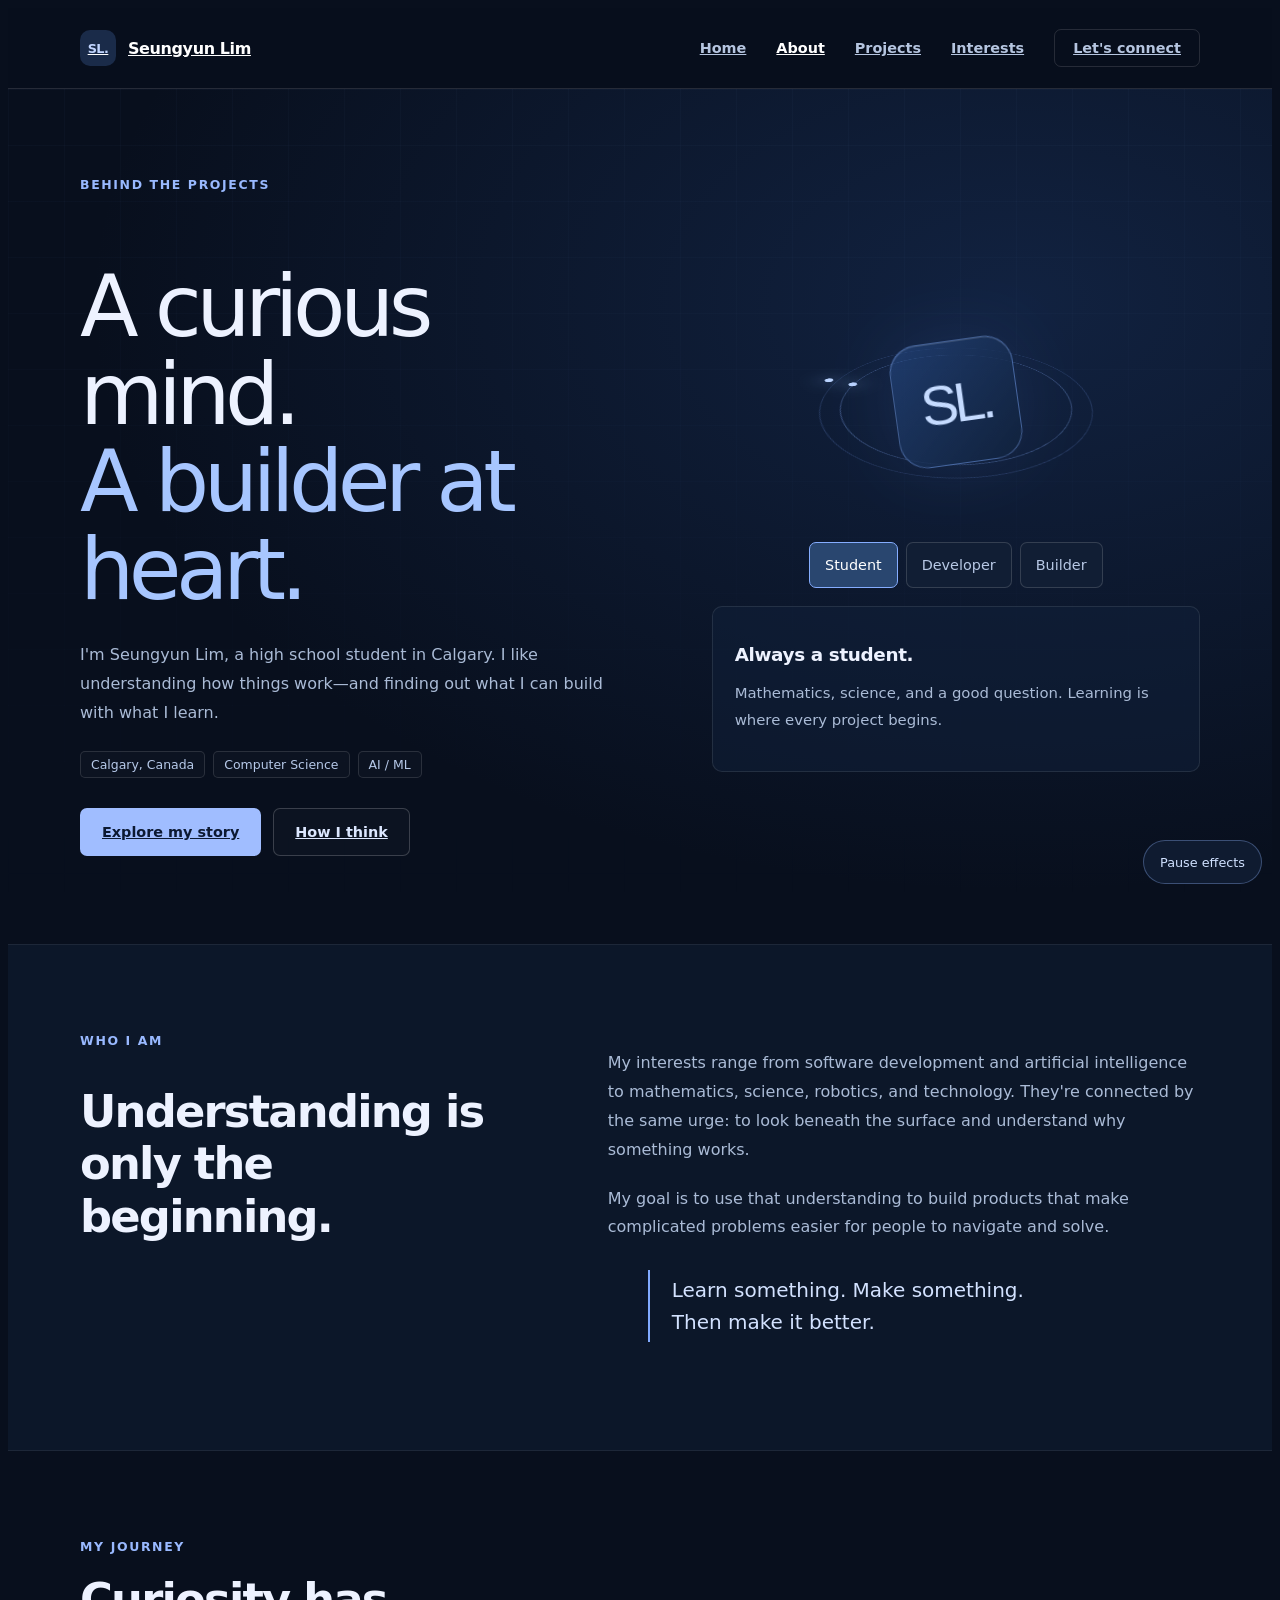
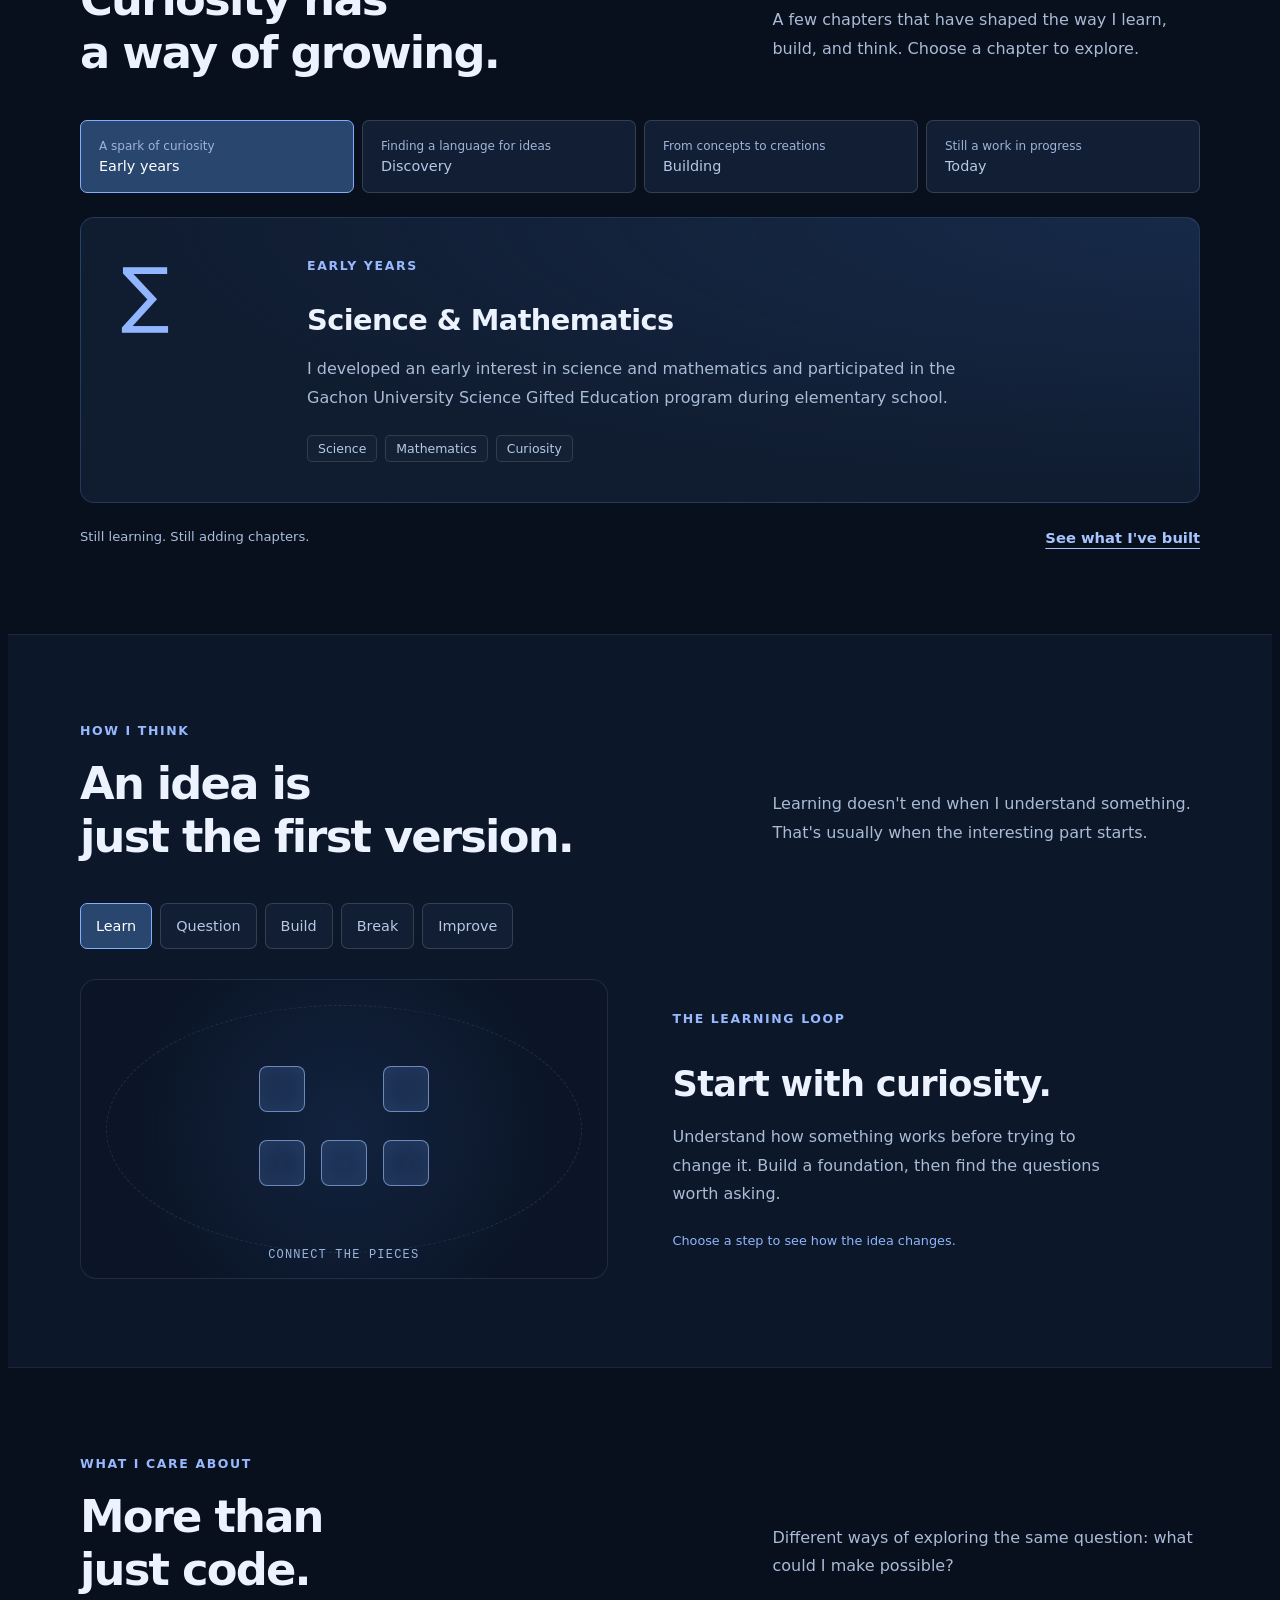
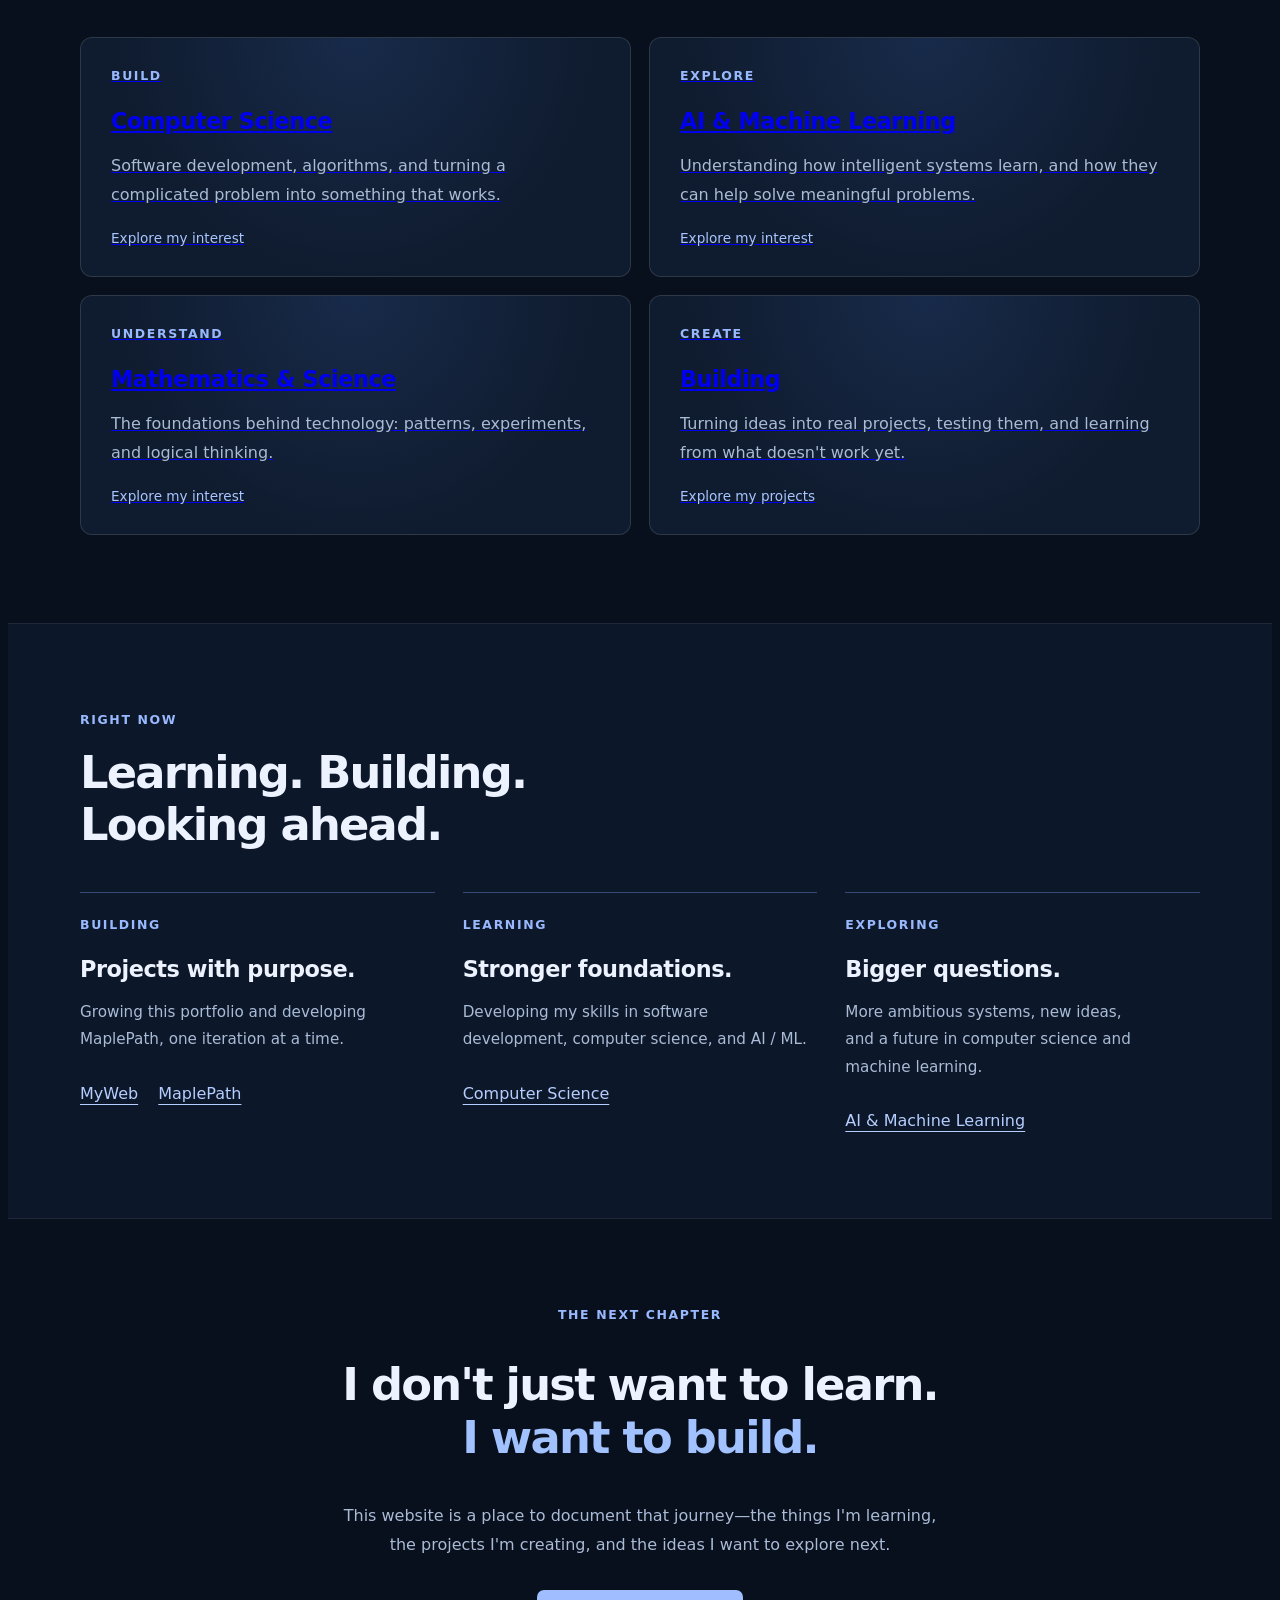
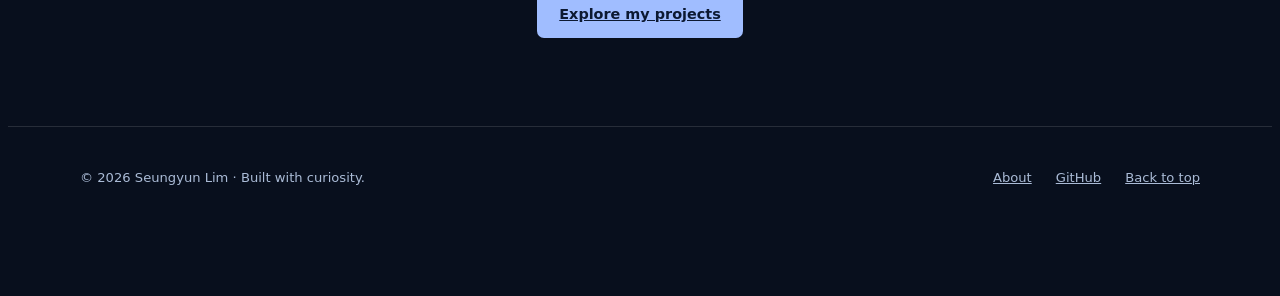
==== commit 185847e3: "Create interactive About page with journey chapters and learning visuals" ====
--- a/about.html
+++ b/about.html
@@ -1,1199 +1,568 @@
 <!DOCTYPE html>
 <html lang="en">
-
-<head>
-
-    <meta charset="UTF-8">
-
-    <meta
-        name="viewport"
-        content="width=device-width, initial-scale=1.0"
-    >
-
-    <meta
-        name="description"
-        content="About Seungyun Lim — student, developer, and builder."
-    >
-
-    <title>
-        About | Seungyun Lim
-    </title>
-
-
-    <!-- =========================================
-         SHARED STYLES
-    ========================================== -->
-
-    <link
-        rel="stylesheet"
-        href="style.css"
-    >
-
-    <link
-        rel="stylesheet"
-        href="css/project-pages.css"
-    >
-
-
-    <!-- =========================================
-         PAGE STYLES
-    ========================================== -->
-
-    <link
-        rel="stylesheet"
-        href="css/pages/about.css"
-    >
-
-<link rel="stylesheet" href="css/theme.css?v=20261118">
-</head>
-
-
-<body>
-
-
-    <!-- =========================================
-         NAVIGATION
-    ========================================== -->
-
-    <a class="skip-link" href="#main-content">Skip to content</a>
-<header class="site-header"><div class="wrap site-nav">
-<a class="site-brand" href="index.html" aria-label="Seungyun Lim, home"><span class="brand-mark" aria-hidden="true">SL.</span>Seungyun Lim</a>
-<button class="nav-toggle" type="button" aria-expanded="false" aria-controls="site-links">Menu</button>
-<nav class="site-links" id="site-links" aria-label="Main navigation"><a href="index.html">Home</a><a href="about.html" aria-current="page">About</a><a href="projects.html">Projects</a><a href="index.html#interests">Interests</a><a class="nav-contact" href="index.html#contact">Let's connect</a></nav>
-</div></header>
-
-
-
-    <main id="main-content">
-
-
-        <!-- =========================================
-             ABOUT HERO
-        ========================================== -->
-
-        <section class="about-hero">
-
-            <div class="hero-mouse-glow"></div>
-
-
-            <div class="about-hero-orbit">
-
-                <div class="orbit-ring orbit-ring-1"></div>
-
-                <div class="orbit-ring orbit-ring-2"></div>
-
-                <div class="orbit-ring orbit-ring-3"></div>
-
-                <div class="orbit-dot orbit-dot-1"></div>
-
-                <div class="orbit-dot orbit-dot-2"></div>
-
-                <div class="orbit-dot orbit-dot-3"></div>
-
+    <head>
+        <meta charset="UTF-8">
+        <meta name="viewport" content="width=device-width, initial-scale=1">
+        <meta name="theme-color" content="#080f1d">
+        <meta name="description" content="Get to know Seungyun Lim: a student and developer in Calgary exploring computer science, mathematics, and machine learning. Follow my story and how I learn by building.">
+        <title>
+            About | Seungyun Lim
+        </title>
+        <link rel="stylesheet" href="style.css">
+        <link rel="stylesheet" href="css/theme.css?v=20261118">
+        <link rel="stylesheet" href="css/about-lab.css?v=1">
+    </head>
+    <body class="about-page">
+        <a class="skip-link" href="#main-content">
+            Skip to content
+        </a>
+        <header class="site-header">
+            <div class="wrap site-nav">
+                <a class="site-brand" href="index.html" aria-label="Seungyun Lim, home">
+                    <span class="brand-mark" aria-hidden="true">
+                        SL.
+                    </span>
+                    Seungyun Lim
+                </a>
+                <button class="nav-toggle" type="button" aria-expanded="false" aria-controls="site-links">
+                    Menu
+                </button>
+                <nav class="site-links" id="site-links" aria-label="Main navigation">
+                    <a href="index.html">
+                        Home
+                    </a>
+                    <a href="about.html" aria-current="page">
+                        About
+                    </a>
+                    <a href="projects.html">
+                        Projects
+                    </a>
+                    <a href="index.html#interests">
+                        Interests
+                    </a>
+                    <a class="nav-contact" href="index.html#contact">
+                        Let's connect
+                    </a>
+                </nav>
             </div>
-
-
-            <div class="about-hero-grid"></div>
-
-
-            <div class="hero-floating-particles">
-
-                <span></span>
-                <span></span>
-                <span></span>
-                <span></span>
-                <span></span>
-                <span></span>
-
-            </div>
-
-
-            <div class="section-container">
-
-                <div class="about-hero-content">
-
-                    <span class="about-label hero-reveal">
-                        ABOUT ME
-                    </span>
-
-
-                    <h1 class="hero-reveal">
-                        Student.
-                        <br>
-                        Developer.
-                        <br>
-                        Builder.
-                    </h1>
-
-
-                    <p class="about-hero-intro hero-reveal">
-
-                        I'm Seungyun Lim, a student and developer
-                        interested in computer science, artificial
-                        intelligence, mathematics, and building
-                        technology that can solve real-world problems.
-
-                    </p>
-
-
-                    <div class="about-hero-meta hero-reveal">
-
-                        <span>
-                            Calgary, Canada
+        </header>
+        <main id="main-content">
+            <section class="lab-hero">
+                <div class="wrap lab-hero-grid">
+                    <div class="lab-hero-copy">
+                        <span class="eyebrow">
+                            Behind the projects
                         </span>
-
-                        <span>
-                            Computer Science
+                        <h1>
+                            A curious mind.
+                            <br>
+                            <span>
+                                A builder at heart.
+                            </span>
+                        </h1>
+                        <p>
+                            I'm Seungyun Lim, a high school student in Calgary. I like understanding how things work—and finding out what I can build with what I learn.
+                        </p>
+                        <div class="lab-meta">
+                            <span class="pill">
+                                Calgary, Canada
+                            </span>
+                            <span class="pill">
+                                Computer Science
+                            </span>
+                            <span class="pill">
+                                AI / ML
+                            </span>
+                        </div>
+                        <div class="lab-hero-actions">
+                            <a class="action" href="#my-journey">
+                                Explore my story
+                            </a>
+                            <a class="action outline" href="#how-i-think">
+                                How I think
+                            </a>
+                        </div>
+                    </div>
+                    <div class="identity-console" data-role="student">
+                        <div class="identity-art" aria-hidden="true">
+                            <div class="identity-orbit">
+                            </div>
+                            <div class="identity-orbit second">
+                            </div>
+                            <div class="identity-core">
+                                SL.
+                            </div>
+                        </div>
+                        <div class="role-controls" role="group" aria-label="Explore my perspectives">
+                            <button type="button" data-role="student" aria-pressed="true">
+                                Student
+                            </button>
+                            <button type="button" data-role="developer" aria-pressed="false">
+                                Developer
+                            </button>
+                            <button type="button" data-role="builder" aria-pressed="false">
+                                Builder
+                            </button>
+                        </div>
+                        <div class="identity-note" aria-live="polite">
+                            <h2 id="role-title">
+                                Always a student.
+                            </h2>
+                            <p id="role-description">
+                                Mathematics, science, and a good question. Learning is where every project begins.
+                            </p>
+                        </div>
+                    </div>
+                </div>
+            </section>
+            <section class="lab-story">
+                <div class="wrap story-layout" data-enter>
+                    <div>
+                        <span class="eyebrow">
+                            Who I am
                         </span>
-
-                        <span>
-                            AI / ML
-                        </span>
-
-                    </div>
-
-                </div>
-
-
-                <div class="about-scroll-indicator">
-
-                    <span>
-                        SCROLL TO EXPLORE
-                    </span>
-
-                    <div class="about-scroll-line">
-
-                        <span></span>
-
-                    </div>
-
-                </div>
-
-            </div>
-
-        </section>
-
-
-
-        <!-- =========================================
-             01 — WHO I AM
-        ========================================== -->
-
-        <section class="about-intro-section">
-
-            <div class="section-container">
-
-                <div class="about-section-grid">
-
-                    <div class="about-section-heading reveal">
-
-                        <span class="about-section-label">
-                            01 — WHO I AM
-                        </span>
-
                         <h2>
-                            Always
+                            Understanding is
                             <br>
-                            building.
+                            only the beginning.
                         </h2>
-
-                    </div>
-
-
-                    <div class="about-section-text reveal">
-
+                    </div>
+                    <div class="story-body">
                         <p>
-                            I'm a high school student with a strong
-                            interest in technology and problem solving.
-                            I enjoy learning how things work and then
-                            turning what I learn into something real.
+                            My interests range from software development and artificial intelligence to mathematics, science, robotics, and technology. They're connected by the same urge: to look beneath the surface and understand why something works.
                         </p>
-
-
                         <p>
-                            My interests range from software development
-                            and artificial intelligence to mathematics,
-                            science, robotics, and technology.
+                            My goal is to use that understanding to build products that make complicated problems easier for people to navigate and solve.
                         </p>
-
-
+                        <blockquote class="story-quote">
+                            Learn something. Make something.
+                            <br>
+                            Then make it better.
+                        </blockquote>
+                    </div>
+                </div>
+            </section>
+            <section id="my-journey">
+                <div class="wrap" data-enter>
+                    <div class="lab-section-head">
+                        <div>
+                            <span class="eyebrow">
+                                My journey
+                            </span>
+                            <h2>
+                                Curiosity has
+                                <br>
+                                a way of growing.
+                            </h2>
+                        </div>
                         <p>
-                            My goal is not simply to learn technology.
-                            I want to use it to build products that can
-                            make complicated problems easier for people
-                            to understand and solve.
+                            A few chapters that have shaped the way I learn, build, and think. Choose a chapter to explore.
                         </p>
-
-
-                        <div class="about-intro-highlight">
-
-                            <span>
-                                THE MINDSET
-                            </span>
-
-                            <strong>
-                                Learn → Build → Break → Improve
-                            </strong>
-
-                        </div>
-
-                    </div>
-
-                </div>
-
-            </div>
-
-        </section>
-
-
-
-        <!-- =========================================
-             02 — MY JOURNEY
-        ========================================== -->
-
-        <section class="about-journey-section" id="my-journey">
-
-            <div class="section-container">
-
-                <div class="about-heading reveal">
-
-                    <span class="about-section-label">
-                        02 — MY JOURNEY
-                    </span>
-
-                    <h2>
-                        From curiosity
-                        <br>
-                        to creation.
-                    </h2>
-
-                    <p>
-                        A few milestones that have shaped the way
-                        I learn, build, and think.
-                    </p>
-
-                </div>
-
-
-                <div class="timeline-progress">
-
-                    <span class="timeline-progress-fill"></span>
-
-                </div>
-
-
-                <div class="about-timeline">
-
-
-                    <!-- 01 -->
-
-                    <article class="about-timeline-item reveal">
-
-                        <div class="about-timeline-marker">
-
-                            <span class="about-timeline-number">
-                                01
-                            </span>
-
-                            <span class="timeline-marker-line"></span>
-
-                        </div>
-
-
-                        <div class="about-timeline-content">
-
-                            <span class="timeline-category">
-                                EARLY YEARS
-                            </span>
-
-                            <h3>
-                                Science & Mathematics
-                            </h3>
-
-                            <p>
-                                I developed an early interest in science
-                                and mathematics and participated in the
-                                Gachon University Science Gifted Education
-                                program during elementary school.
-                            </p>
-
-
-                            <div class="timeline-tags">
-
-                                <span>
-                                    Science
+                    </div>
+                    <div class="chapter-tabs" aria-label="Journey chapters">
+                        <button id="tab-early" type="button" data-chapter="early">
+                            <small>
+                                A spark of curiosity
+                            </small>
+                            Early years
+                        </button>
+                        <button id="tab-discovery" type="button" data-chapter="discovery">
+                            <small>
+                                Finding a language for ideas
+                            </small>
+                            Discovery
+                        </button>
+                        <button id="tab-building" type="button" data-chapter="building">
+                            <small>
+                                From concepts to creations
+                            </small>
+                            Building
+                        </button>
+                        <button id="tab-today" type="button" data-chapter="today">
+                            <small>
+                                Still a work in progress
+                            </small>
+                            Today
+                        </button>
+                    </div>
+                    <article class="chapter-panel" id="chapter-early">
+                        <div class="chapter-inner">
+                            <div class="chapter-symbol" aria-hidden="true">
+                                ∑
+                            </div>
+                            <div>
+                                <span class="eyebrow">
+                                    Early years
                                 </span>
-
-                                <span>
-                                    Mathematics
+                                <h3>
+                                    Science &amp; Mathematics
+                                </h3>
+                                <p>
+                                    I developed an early interest in science and mathematics and participated in the Gachon University Science Gifted Education program during elementary school.
+                                </p>
+                                <div class="lab-meta">
+                                    <span class="pill">
+                                        Science
+                                    </span>
+                                    <span class="pill">
+                                        Mathematics
+                                    </span>
+                                    <span class="pill">
+                                        Curiosity
+                                    </span>
+                                </div>
+                            </div>
+                        </div>
+                    </article>
+                    <article class="chapter-panel" id="chapter-discovery">
+                        <div class="chapter-inner">
+                            <div class="chapter-symbol" aria-hidden="true">
+                                { }
+                            </div>
+                            <div>
+                                <span class="eyebrow">
+                                    Discovery
                                 </span>
-
-                                <span>
-                                    Curiosity
-                                </span>
-
-                            </div>
-
-                        </div>
-
+                                <h3>
+                                    Computer Science
+                                </h3>
+                                <p>
+                                    Programming became the place where mathematics, logic, creativity, and problem solving came together for me. It gave me a way to turn an idea into something I could actually try.
+                                </p>
+                                <div class="lab-meta">
+                                    <span class="pill">
+                                        Programming
+                                    </span>
+                                    <span class="pill">
+                                        Logic
+                                    </span>
+                                    <span class="pill">
+                                        Problem solving
+                                    </span>
+                                </div>
+                            </div>
+                        </div>
                     </article>
-
-
-
-                    <!-- 02 -->
-
-                    <article class="about-timeline-item reveal">
-
-                        <div class="about-timeline-marker">
-
-                            <span class="about-timeline-number">
-                                02
-                            </span>
-
-                            <span class="timeline-marker-line"></span>
-
-                        </div>
-
-
-                        <div class="about-timeline-content">
-
-                            <span class="timeline-category">
-                                DISCOVERY
-                            </span>
-
-                            <h3>
-                                Computer Science
-                            </h3>
-
-                            <p>
-                                Programming became one of the areas where
-                                mathematics, logic, creativity, and
-                                problem solving came together for me.
-                            </p>
-
-
-                            <div class="timeline-tags">
-
-                                <span>
-                                    Programming
-                                </span>
-
-                                <span>
-                                    Logic
-                                </span>
-
-                                <span>
-                                    Problem Solving
-                                </span>
-
-                            </div>
-
-                        </div>
-
-                    </article>
-
-
-
-                    <!-- 03 -->
-
-                    <article class="about-timeline-item reveal">
-
-                        <div class="about-timeline-marker">
-
-                            <span class="about-timeline-number">
-                                03
-                            </span>
-
-                            <span class="timeline-marker-line"></span>
-
-                        </div>
-
-
-                        <div class="about-timeline-content">
-
-                            <span class="timeline-category">
-                                BUILDING
-                            </span>
-
-                            <h3>
-                                Real Projects
-                            </h3>
-
-                            <p>
-                                I began creating websites and software
-                                projects instead of only studying concepts.
-                                These projects have included tools,
-                                databases, interactive websites, and
-                                larger application ideas.
-                            </p>
-
-
-                            <div class="timeline-tags">
-
-                                <span>
-                                    Websites
-                                </span>
-
-                                <span>
-                                    Databases
-                                </span>
-
-                                <span>
-                                    Applications
-                                </span>
-
-                            </div>
-
-                        </div>
-
-                    </article>
-
-
-
-                    <!-- 04 -->
-
-                    <article class="about-timeline-item reveal">
-
-                        <div class="about-timeline-marker">
-
-                            <span class="about-timeline-number">
-                                04
-                            </span>
-
-                            <span class="timeline-marker-line"></span>
-
-                        </div>
-
-
-                        <div class="about-timeline-content">
-
-                            <span class="timeline-category">
-                                TODAY
-                            </span>
-
-                            <h3>
-                                Student & Builder
-                            </h3>
-
-                            <p>
-                                Today, I continue developing my skills in
-                                computer science while building projects,
-                                exploring AI and machine learning, and
-                                learning how to turn ideas into working
-                                products.
-                            </p>
-
-
-                            <div class="timeline-tags">
-
-                                <span>
-                                    AI / ML
-                                </span>
-
-                                <span>
-                                    Software
-                                </span>
-
-                                <span>
+                    <article class="chapter-panel" id="chapter-building">
+                        <div class="chapter-inner">
+                            <div class="chapter-symbol" aria-hidden="true">
+                                &lt;/&gt;
+                            </div>
+                            <div>
+                                <span class="eyebrow">
                                     Building
                                 </span>
-
-                            </div>
-
-                        </div>
-
+                                <h3>
+                                    Real Projects
+                                </h3>
+                                <p>
+                                    I began creating websites and software instead of only studying concepts. These projects have included tools, databases, interactive websites, and larger application ideas.
+                                </p>
+                                <div class="lab-meta">
+                                    <span class="pill">
+                                        Websites
+                                    </span>
+                                    <span class="pill">
+                                        Databases
+                                    </span>
+                                    <span class="pill">
+                                        Applications
+                                    </span>
+                                </div>
+                            </div>
+                        </div>
                     </article>
-
-
-                </div>
-
+                    <article class="chapter-panel" id="chapter-today">
+                        <div class="chapter-inner">
+                            <div class="chapter-symbol" aria-hidden="true">
+                                ∞
+                            </div>
+                            <div>
+                                <span class="eyebrow">
+                                    Today
+                                </span>
+                                <h3>
+                                    Student &amp; Builder
+                                </h3>
+                                <p>
+                                    Today, I continue developing my skills in computer science while building projects, exploring AI and machine learning, and learning how to turn ideas into working products.
+                                </p>
+                                <div class="lab-meta">
+                                    <span class="pill">
+                                        AI / ML
+                                    </span>
+                                    <span class="pill">
+                                        Software
+                                    </span>
+                                    <span class="pill">
+                                        Building
+                                    </span>
+                                </div>
+                            </div>
+                        </div>
+                    </article>
+                    <div class="chapter-footer">
+                        <span>
+                            Still learning. Still adding chapters.
+                        </span>
+                        <a class="text-action" href="projects.html">
+                            See what I've built
+                        </a>
+                    </div>
+                </div>
+            </section>
+            <section class="lab-process" id="how-i-think">
+                <div class="wrap" data-enter>
+                    <div class="lab-section-head">
+                        <div>
+                            <span class="eyebrow">
+                                How I think
+                            </span>
+                            <h2>
+                                An idea is
+                                <br>
+                                just the first version.
+                            </h2>
+                        </div>
+                        <p>
+                            Learning doesn't end when I understand something. That's usually when the interesting part starts.
+                        </p>
+                    </div>
+                    <div class="process-controls" role="group" aria-label="Explore my learning process">
+                        <button type="button" data-step="learn" aria-pressed="true">
+                            Learn
+                        </button>
+                        <button type="button" data-step="question" aria-pressed="false">
+                            Question
+                        </button>
+                        <button type="button" data-step="build" aria-pressed="false">
+                            Build
+                        </button>
+                        <button type="button" data-step="break" aria-pressed="false">
+                            Break
+                        </button>
+                        <button type="button" data-step="improve" aria-pressed="false">
+                            Improve
+                        </button>
+                    </div>
+                    <div class="process-layout">
+                        <div class="process-art" data-step="learn" aria-hidden="true">
+                            <i class="idea-block">
+                            </i>
+                            <i class="idea-block">
+                            </i>
+                            <i class="idea-block">
+                            </i>
+                            <i class="idea-block">
+                            </i>
+                            <i class="idea-block">
+                            </i>
+                            <span class="process-caption">
+                                CONNECT THE PIECES
+                            </span>
+                        </div>
+                        <div class="process-copy" aria-live="polite">
+                            <span class="eyebrow">
+                                The learning loop
+                            </span>
+                            <h3 id="process-title">
+                                Start with curiosity.
+                            </h3>
+                            <p id="process-description">
+                                Understand how something works before trying to change it. Build a foundation, then find the questions worth asking.
+                            </p>
+                            <span class="process-note">
+                                Choose a step to see how the idea changes.
+                            </span>
+                        </div>
+                    </div>
+                </div>
+            </section>
+            <section>
+                <div class="wrap">
+                    <div class="lab-section-head" data-enter>
+                        <div>
+                            <span class="eyebrow">
+                                What I care about
+                            </span>
+                            <h2>
+                                More than
+                                <br>
+                                just code.
+                            </h2>
+                        </div>
+                        <p>
+                            Different ways of exploring the same question: what could I make possible?
+                        </p>
+                    </div>
+                    <div class="lab-interest-grid">
+                        <a class="lab-interest-card" data-enter href="interests/computer-science.html">
+                            <span class="eyebrow">
+                                Build
+                            </span>
+                            <h3>
+                                Computer Science
+                            </h3>
+                            <p>
+                                Software development, algorithms, and turning a complicated problem into something that works.
+                            </p>
+                            <span class="card-link">
+                                Explore my interest
+                            </span>
+                        </a>
+                        <a class="lab-interest-card" data-enter href="interests/ai-ml.html">
+                            <span class="eyebrow">
+                                Explore
+                            </span>
+                            <h3>
+                                AI &amp; Machine Learning
+                            </h3>
+                            <p>
+                                Understanding how intelligent systems learn, and how they can help solve meaningful problems.
+                            </p>
+                            <span class="card-link">
+                                Explore my interest
+                            </span>
+                        </a>
+                        <a class="lab-interest-card" data-enter href="interests/stem-mathematics.html">
+                            <span class="eyebrow">
+                                Understand
+                            </span>
+                            <h3>
+                                Mathematics &amp; Science
+                            </h3>
+                            <p>
+                                The foundations behind technology: patterns, experiments, and logical thinking.
+                            </p>
+                            <span class="card-link">
+                                Explore my interest
+                            </span>
+                        </a>
+                        <a class="lab-interest-card" data-enter href="projects.html">
+                            <span class="eyebrow">
+                                Create
+                            </span>
+                            <h3>
+                                Building
+                            </h3>
+                            <p>
+                                Turning ideas into real projects, testing them, and learning from what doesn't work yet.
+                            </p>
+                            <span class="card-link">
+                                Explore my projects
+                            </span>
+                        </a>
+                    </div>
+                </div>
+            </section>
+            <section class="lab-focus">
+                <div class="wrap" data-enter>
+                    <div class="lab-section-head">
+                        <div>
+                            <span class="eyebrow">
+                                Right now
+                            </span>
+                            <h2>
+                                Learning. Building.
+                                <br>
+                                Looking ahead.
+                            </h2>
+                        </div>
+                    </div>
+                    <div class="focus-columns">
+                        <article class="focus-column">
+                            <span class="eyebrow">
+                                Building
+                            </span>
+                            <h3>
+                                Projects with purpose.
+                            </h3>
+                            <p>
+                                Growing this portfolio and developing MaplePath, one iteration at a time.
+                            </p>
+                            <a href="index.html">
+                                MyWeb
+                            </a>
+                            <a href="projects/maplepath.html">
+                                MaplePath
+                            </a>
+                        </article>
+                        <article class="focus-column">
+                            <span class="eyebrow">
+                                Learning
+                            </span>
+                            <h3>
+                                Stronger foundations.
+                            </h3>
+                            <p>
+                                Developing my skills in software development, computer science, and AI / ML.
+                            </p>
+                            <a href="interests/computer-science.html">
+                                Computer Science
+                            </a>
+                        </article>
+                        <article class="focus-column">
+                            <span class="eyebrow">
+                                Exploring
+                            </span>
+                            <h3>
+                                Bigger questions.
+                            </h3>
+                            <p>
+                                More ambitious systems, new ideas, and a future in computer science and machine learning.
+                            </p>
+                            <a href="interests/ai-ml.html">
+                                AI &amp; Machine Learning
+                            </a>
+                        </article>
+                    </div>
+                </div>
+            </section>
+            <section class="lab-closing">
+                <div class="wrap" data-enter>
+                    <span class="eyebrow">
+                        The next chapter
+                    </span>
+                    <h2>
+                        I don't just want to learn.
+                        <br>
+                        <span>
+                            I want to build.
+                        </span>
+                    </h2>
+                    <p>
+                        This website is a place to document that journey—the things I'm learning, the projects I'm creating, and the ideas I want to explore next.
+                    </p>
+                    <a class="action" href="projects.html">
+                        Explore my projects
+                    </a>
+                </div>
+            </section>
+        </main>
+        <footer class="site-footer">
+            <div class="wrap">
+                <p>
+                    © 2026 Seungyun Lim · Built with curiosity.
+                </p>
+                <nav aria-label="Footer navigation">
+                    <a href="about.html">
+                        About
+                    </a>
+                    <a href="https://github.com/mape-yt" target="_blank" rel="noopener noreferrer">
+                        GitHub
+                    </a>
+                    <a href="#main-content">
+                        Back to top
+                    </a>
+                </nav>
             </div>
-
-        </section>
-
-
-
-        <!-- =========================================
-             03 — WHAT I CARE ABOUT
-        ========================================== -->
-
-        <section class="about-interests-section">
-
-            <div class="section-container">
-
-                <div class="about-heading reveal">
-
-                    <span class="about-section-label">
-                        03 — WHAT I CARE ABOUT
-                    </span>
-
-                    <h2>
-                        More than
-                        <br>
-                        just code.
-                    </h2>
-
-                    <p>
-                        The things I'm interested in are connected
-                        by one idea: understanding problems and
-                        building things that can solve them.
-                    </p>
-
-                </div>
-
-
-                <div class="about-interest-grid">
-
-
-                    <!-- 01 -->
-
-                    <article class="about-interest-card reveal">
-
-                        <div class="interest-card-glow"></div>
-
-                        <div class="interest-card-top">
-
-                            <span class="about-interest-number">
-                                01
-                            </span>
-
-                            <span class="interest-card-arrow">
-                                ↗
-                            </span>
-
-                        </div>
-
-
-                        <div>
-
-                            <span class="interest-card-category">
-                                BUILD
-                            </span>
-
-                            <h3>
-                                Computer Science
-                            </h3>
-
-                            <p>
-                                Software development, algorithms,
-                                programming, and building useful
-                                applications.
-                            </p>
-
-                        </div>
-
-
-                        <div class="interest-card-line"></div>
-
-                    </article>
-
-
-
-                    <!-- 02 -->
-
-                    <article class="about-interest-card reveal">
-
-                        <div class="interest-card-glow"></div>
-
-                        <div class="interest-card-top">
-
-                            <span class="about-interest-number">
-                                02
-                            </span>
-
-                            <span class="interest-card-arrow">
-                                ↗
-                            </span>
-
-                        </div>
-
-
-                        <div>
-
-                            <span class="interest-card-category">
-                                EXPLORE
-                            </span>
-
-                            <h3>
-                                AI & Machine Learning
-                            </h3>
-
-                            <p>
-                                Exploring artificial intelligence and
-                                machine learning and their potential to
-                                solve meaningful problems.
-                            </p>
-
-                        </div>
-
-
-                        <div class="interest-card-line"></div>
-
-                    </article>
-
-
-
-                    <!-- 03 -->
-
-                    <article class="about-interest-card reveal">
-
-                        <div class="interest-card-glow"></div>
-
-                        <div class="interest-card-top">
-
-                            <span class="about-interest-number">
-                                03
-                            </span>
-
-                            <span class="interest-card-arrow">
-                                ↗
-                            </span>
-
-                        </div>
-
-
-                        <div>
-
-                            <span class="interest-card-category">
-                                UNDERSTAND
-                            </span>
-
-                            <h3>
-                                Mathematics & Science
-                            </h3>
-
-                            <p>
-                                Understanding the ideas behind technology
-                                through mathematics, science, and logical
-                                problem solving.
-                            </p>
-
-                        </div>
-
-
-                        <div class="interest-card-line"></div>
-
-                    </article>
-
-
-
-                    <!-- 04 -->
-
-                    <article class="about-interest-card reveal">
-
-                        <div class="interest-card-glow"></div>
-
-                        <div class="interest-card-top">
-
-                            <span class="about-interest-number">
-                                04
-                            </span>
-
-                            <span class="interest-card-arrow">
-                                ↗
-                            </span>
-
-                        </div>
-
-
-                        <div>
-
-                            <span class="interest-card-category">
-                                CREATE
-                            </span>
-
-                            <h3>
-                                Building
-                            </h3>
-
-                            <p>
-                                Turning ideas into real projects and
-                                continuously experimenting with new
-                                technologies.
-                            </p>
-
-                        </div>
-
-
-                        <div class="interest-card-line"></div>
-
-                    </article>
-
-
-                </div>
-
-            </div>
-
-        </section>
-
-
-
-        <!-- =========================================
-             04 — HOW I THINK
-        ========================================== -->
-
-        <section class="about-thinking-section">
-
-            <div class="section-container">
-
-                <div class="about-heading thinking-heading reveal">
-
-                    <span class="about-section-label">
-                        04 — HOW I THINK
-                    </span>
-
-                    <h2>
-                        Ideas are
-                        <br>
-                        meant to move.
-                    </h2>
-
-                    <p>
-                        I don't think learning ends when I understand
-                        something. That's usually when the interesting
-                        part starts.
-                    </p>
-
-                </div>
-
-
-                <div class="thinking-flow">
-
-
-                    <button
-                        class="thinking-step active"
-                        data-thinking="learn"
-                    >
-
-                        <span>
-                            01
-                        </span>
-
-                        <strong>
-                            Learn
-                        </strong>
-
-                    </button>
-
-
-                    <span class="thinking-arrow">
-                        →
-                    </span>
-
-
-                    <button
-                        class="thinking-step"
-                        data-thinking="question"
-                    >
-
-                        <span>
-                            02
-                        </span>
-
-                        <strong>
-                            Question
-                        </strong>
-
-                    </button>
-
-
-                    <span class="thinking-arrow">
-                        →
-                    </span>
-
-
-                    <button
-                        class="thinking-step"
-                        data-thinking="build"
-                    >
-
-                        <span>
-                            03
-                        </span>
-
-                        <strong>
-                            Build
-                        </strong>
-
-                    </button>
-
-
-                    <span class="thinking-arrow">
-                        →
-                    </span>
-
-
-                    <button
-                        class="thinking-step"
-                        data-thinking="break"
-                    >
-
-                        <span>
-                            04
-                        </span>
-
-                        <strong>
-                            Break
-                        </strong>
-
-                    </button>
-
-
-                    <span class="thinking-arrow">
-                        →
-                    </span>
-
-
-                    <button
-                        class="thinking-step"
-                        data-thinking="improve"
-                    >
-
-                        <span>
-                            05
-                        </span>
-
-                        <strong>
-                            Improve
-                        </strong>
-
-                    </button>
-
-                </div>
-
-
-                <div class="thinking-display">
-
-                    <div class="thinking-display-number">
-                        01
-                    </div>
-
-
-                    <div class="thinking-display-content">
-
-                        <span>
-                            CURRENT STEP
-                        </span>
-
-                        <h3 id="thinking-title">
-                            Learn
-                        </h3>
-
-                        <p id="thinking-description">
-                            Start with curiosity. Understand how something
-                            works before trying to change it.
-                        </p>
-
-                    </div>
-
-                </div>
-
-            </div>
-
-        </section>
-
-
-
-        <!-- =========================================
-             05 — RIGHT NOW
-        ========================================== -->
-
-        <section class="about-focus-section">
-
-            <div class="section-container">
-
-                <div class="about-heading focus-heading reveal">
-
-                    <span class="about-section-label">
-                        05 — RIGHT NOW
-                    </span>
-
-                    <h2>
-                        Learning.
-                        <br>
-                        Building.
-                        <br>
-                        Looking ahead.
-                    </h2>
-
-                    <p>
-                        I'm currently focused on growing as a developer,
-                        creating more ambitious projects, and preparing
-                        for a future in computer science and artificial
-                        intelligence.
-                    </p>
-
-                </div>
-
-
-                <div class="focus-dashboard">
-
-
-                    <!-- Building -->
-
-                    <article class="focus-card reveal">
-
-                        <div class="focus-card-header">
-
-                            <span>
-                                BUILDING
-                            </span>
-
-                            <span class="focus-card-status">
-                                ACTIVE
-                            </span>
-
-                        </div>
-
-
-                        <h3>
-                            Projects
-                        </h3>
-
-
-                        <div class="focus-list">
-
-                            <div>
-
-                                <span>
-                                    01
-                                </span>
-
-                                <strong>
-                                    MyWeb
-                                </strong>
-
-                            </div>
-
-
-                            <div>
-
-                                <span>
-                                    02
-                                </span>
-
-                                <strong>
-                                    MaplePath
-                                </strong>
-
-                            </div>
-
-                        </div>
-
-                    </article>
-
-
-
-                    <!-- Learning -->
-
-                    <article class="focus-card reveal">
-
-                        <div class="focus-card-header">
-
-                            <span>
-                                LEARNING
-                            </span>
-
-                            <span class="focus-card-status">
-                                GROWING
-                            </span>
-
-                        </div>
-
-
-                        <h3>
-                            Computer Science
-                        </h3>
-
-
-                        <div class="focus-list">
-
-                            <div>
-
-                                <span>
-                                    01
-                                </span>
-
-                                <strong>
-                                    Software Development
-                                </strong>
-
-                            </div>
-
-
-                            <div>
-
-                                <span>
-                                    02
-                                </span>
-
-                                <strong>
-                                    AI / ML
-                                </strong>
-
-                            </div>
-
-                        </div>
-
-                    </article>
-
-
-
-                    <!-- Exploring -->
-
-                    <article class="focus-card reveal">
-
-                        <div class="focus-card-header">
-
-                            <span>
-                                EXPLORING
-                            </span>
-
-                            <span class="focus-card-status">
-                                NEXT
-                            </span>
-
-                        </div>
-
-
-                        <h3>
-                            What's Next?
-                        </h3>
-
-
-                        <div class="focus-list">
-
-                            <div>
-
-                                <span>
-                                    01
-                                </span>
-
-                                <strong>
-                                    Bigger Systems
-                                </strong>
-
-                            </div>
-
-
-                            <div>
-
-                                <span>
-                                    02
-                                </span>
-
-                                <strong>
-                                    New Ideas
-                                </strong>
-
-                            </div>
-
-                        </div>
-
-                    </article>
-
-
-                </div>
-
-
-                <div class="about-focus-tags reveal">
-
-                    <span>
-                        Computer Science
-                    </span>
-
-                    <span>
-                        AI / ML
-                    </span>
-
-                    <span>
-                        Software Development
-                    </span>
-
-                    <span>
-                        Mathematics
-                    </span>
-
-                    <span>
-                        Robotics
-                    </span>
-
-                </div>
-
-            </div>
-
-        </section>
-
-
-
-        <!-- =========================================
-             06 — LET'S CONNECT
-        ========================================== -->
-
-        <section class="about-closing-section">
-
-            <div class="section-container">
-
-                <div class="about-closing reveal">
-
-                    <span class="about-section-label">
-                        06 — LET'S CONNECT
-                    </span>
-
-                    <h2>
-                        I don't just want
-                        <br>
-                        to learn.
-                        <br>
-                        I want to build.
-                    </h2>
-
-                    <p>
-                        This website is a place to document that journey —
-                        the things I'm learning, the projects I'm creating,
-                        and the ideas I want to explore next.
-                    </p>
-
-
-                    <div class="closing-line">
-
-                        <span></span>
-
-                        <span>
-                            THE JOURNEY CONTINUES
-                        </span>
-
-                        <span></span>
-
-                    </div>
-
-                </div>
-
-            </div>
-
-        </section>
-
-
-    </main>
-
-
-
-    <!-- =========================================
-         FOOTER
-    ========================================== -->
-
-    <footer class="site-footer"><div class="wrap"><p>© 2026 Seungyun Lim · Built with curiosity.</p><nav aria-label="Footer navigation"><a href="about.html">About</a><a href="https://github.com/mape-yt" target="_blank" rel="noopener noreferrer">GitHub</a><a href="#main-content">Back to top</a></nav></div></footer>
-
-
-
-    <!-- =========================================
-         JAVASCRIPT
-    ========================================== -->
-
-    <script src="js/about.js?v=20261118"></script>
-
-
-<script src="js/site.js?v=20261118" defer></script>
-</body>
-
-</html>+        </footer>
+        <button class="lab-motion" type="button" aria-pressed="false" hidden>
+            Pause effects
+        </button>
+        <script src="js/site.js?v=20261118" defer>
+        </script>
+        <script src="js/about.js?v=2" defer>
+        </script>
+    </body>
+</html>
--- a/css/about-lab.css
+++ b/css/about-lab.css
@@ -0,0 +1,138 @@
+/* About-only creative lab. Content remains available without JavaScript. */
+.about-page { --primary: #99b9ff; --navy: #edf2ff; --text: #edf2ff; --text-secondary: #aabbd6; --border: #ffffff20; background: #080f1d; color: var(--text); }
+.about-page .site-header { background: #080f1ded; border-color: var(--border); }
+.about-page .site-brand, .about-page .site-links a[aria-current] { color: white; }
+.about-page .brand-mark, .about-page .nav-toggle { background: #1a2b49; color: #c1d5ff; border-color: #7d9ccc40; }
+.about-page .site-links a { color: #b5c5e0; }
+.about-page .site-links a:hover { color: white; }
+.about-page .site-footer { background: #080f1d; padding-bottom: 90px; }
+.about-page .site-footer p, .about-page .site-footer a { color: #aabbd6; }
+.about-page .eyebrow { color: #99b9ff; font-size: .78rem; letter-spacing: .13em; }
+.about-page main > section { padding-block: 100px; }
+.about-page main h2 { font-size: clamp(2rem, 4vw, 3.5rem); font-weight: 500; line-height: 1.15; letter-spacing: -.05em; }
+.about-page main h3 { font-size: 1.4rem; font-weight: 500; }
+.about-page main p { color: #aabbd6; line-height: 1.85; font-size: 1rem; }
+.about-page .action { background: #a0bdff; color: #0c1932; border-color: transparent; }
+.about-page .action:hover { background: #d3e1ff; }
+.about-page .action.outline { color: #dce7ff; background: #ffffff05; border-color: #ffffff30; }
+.about-page .text-action { color: #a8c4ff; }
+.about-page .pill { color: #b6c9e9; background: #ffffff05; }
+.about-page a:focus-visible, .about-page button:focus-visible { outline: 3px solid #9fc7ff; outline-offset: 5px; }
+.lab-hero { isolation: isolate; position: relative; overflow: hidden; background: radial-gradient(ellipse at 80% 25%, #24488755, transparent 65%); }
+.lab-hero::before { content: ''; position: absolute; inset: 0; z-index: -1; background-image: linear-gradient(#85a7e708 1px, transparent 1px), linear-gradient(90deg, #85a7e708 1px, transparent 1px); background-size: 56px 56px; mask-image: linear-gradient(black, transparent); }
+.lab-hero-grid { display: grid; grid-template-columns: 1.15fr 1fr; align-items: center; gap: 70px; }
+.lab-hero h1 { font-size: clamp(3.2rem, 6.7vw, 6rem); line-height: 1.02; font-weight: 500; letter-spacing: -.065em; margin-bottom: 28px; }
+.lab-hero h1 span { color: #a7c6ff; }
+.lab-hero-copy > p { max-width: 53ch; }
+.lab-meta { display: flex; flex-wrap: wrap; gap: 8px; margin-top: 24px; }
+.lab-hero-actions { display: flex; flex-wrap: wrap; gap: 12px; margin-top: 30px; }
+.identity-console { min-width: 0; }
+.identity-art { position: relative; height: 280px; display: grid; place-items: center; perspective: 700px; }
+.identity-orbit { position: absolute; width: 230px; height: 230px; border: 1px solid #89b2ff55; border-radius: 50%; transform: rotateX(62deg) rotateZ(-25deg); animation: orbit-one 24s linear infinite; }
+.identity-orbit::after { content: ''; position: absolute; top: 28px; left: 28px; width: 9px; height: 9px; border-radius: 50%; background: #bbd4ff; box-shadow: 0 0 24px #8bbaff; }
+.identity-orbit.second { width: 270px; height: 270px; animation-name: orbit-two; animation-duration: 32s; border-color: #7fa6ff33; }
+.identity-art[data-visible='false'] .identity-orbit, .page-backgrounded .identity-orbit { animation-play-state: paused; }
+.identity-core { width: 124px; height: 124px; display: grid; place-items: center; border: 1px solid #86b0ff66; border-radius: 28px; background: linear-gradient(135deg, #294f8f90, #10213c); box-shadow: 0 0 70px #497dec22, inset 0 1px #ffffff20; color: #c5dbff; font: 500 3.5rem 'Segoe UI', sans-serif; letter-spacing: -.08em; transform: rotate(-8deg); transition: transform .6s, border-radius .6s; }
+.identity-console[data-role='developer'] .identity-core { transform: rotate(0); border-radius: 12px; }
+.identity-console[data-role='builder'] .identity-core { transform: rotate(8deg); border-radius: 50%; }
+.role-controls, .chapter-tabs, .process-controls { display: flex; gap: 8px; flex-wrap: wrap; }
+.role-controls button, .chapter-tabs button, .process-controls button { min-height: 46px; padding: 10px 15px; border-radius: 7px; border: 1px solid #ffffff25; color: #b7c8e5; background: #111e34; font-size: .9rem; cursor: pointer; transition: background .2s, border-color .2s; }
+.role-controls button:hover, .chapter-tabs button:hover, .process-controls button:hover { border-color: #95b7ff; }
+.role-controls button[aria-pressed='true'], .chapter-tabs button[aria-selected='true'], .process-controls button[aria-pressed='true'] { background: #29466f; color: white; border-color: #85adff; }
+.role-controls { justify-content: center; }
+.identity-note { margin-top: 18px; min-height: 130px; padding: 22px; border: 1px solid #ffffff18; border-radius: 10px; background: #11203a80; }
+.identity-note h2 { font-size: 1.15rem !important; margin-bottom: 7px; letter-spacing: -.02em !important; }
+.identity-note p { font-size: .93rem !important; }
+.lab-section-head { display: flex; justify-content: space-between; align-items: end; gap: 36px; margin-bottom: 40px; }
+.lab-section-head > p { max-width: 42ch; }
+.lab-section-head h2 { margin: 0; }
+.lab-story { border-block: 1px solid #ffffff12; background: #0c1729; }
+.story-layout { display: grid; grid-template-columns: .85fr 1.15fr; gap: 90px; }
+.story-body p + p { margin-top: 20px; }
+.story-quote { border-left: 2px solid #81aaff; padding: 4px 0 4px 22px; margin-top: 28px; font-size: 1.25rem; line-height: 1.6; color: #d3e2ff; }
+.chapter-tabs { margin-bottom: 24px; }
+.chapter-tabs button { flex: 1; text-align: left; padding: 18px; }
+.chapter-tabs button small { display: block; font-size: .75rem; color: #9fb4d9; margin-bottom: 5px; }
+.chapter-panel { padding: 40px; border: 1px solid #81aaff30; border-radius: 14px; background: radial-gradient(ellipse at top right, #21457855, transparent 70%), #101c30; margin-top: 18px; }
+.chapter-panel[hidden] { display: none; }
+.chapter-inner { display: grid; grid-template-columns: 150px 1fr; align-items: start; gap: 36px; }
+.chapter-symbol { font-size: 4.5rem; color: #92b5ff; line-height: 1; font-weight: 300; letter-spacing: -.07em; }
+.chapter-panel h3 { font-size: 1.8rem !important; margin-bottom: 14px; }
+.chapter-panel p { max-width: 65ch; }
+.chapter-panel .lab-meta { margin-top: 22px; }
+.chapter-footer { display: flex; justify-content: space-between; gap: 24px; margin-top: 26px; font-size: .82rem; color: #a9bddd; }
+.lab-process { background: #0c1729; border-block: 1px solid #ffffff12; }
+.process-layout { display: grid; grid-template-columns: 1fr 1fr; gap: 65px; align-items: center; margin-top: 30px; }
+.process-art { position: relative; height: 300px; display: grid; place-items: center; border: 1px solid #8eb5ff25; border-radius: 16px; background: radial-gradient(circle, #254d8540, transparent 70%), #0b1527; overflow: hidden; }
+.process-art::before { content: ''; position: absolute; inset: 25px; border: 1px dashed #90b5ff25; border-radius: 50%; }
+.idea-block { position: absolute; width: 46px; height: 46px; border: 1px solid #a1c4ff99; border-radius: 8px; background: #5f8de42b; box-shadow: inset 0 0 20px #8bb3ff12; transform: translate(var(--x), var(--y)) rotate(var(--r, 0deg)); transition: transform .8s cubic-bezier(.2,.8,.2,1), border-radius .8s, background .8s; }
+.idea-block:nth-child(1) { --x: -62px; --y: -40px; }
+.idea-block:nth-child(2) { --x: 0px; --y: 34px; }
+.idea-block:nth-child(3) { --x: 62px; --y: -40px; }
+.idea-block:nth-child(4) { --x: -62px; --y: 34px; }
+.idea-block:nth-child(5) { --x: 62px; --y: 34px; }
+.process-art[data-step='question'] .idea-block { border-radius: 50%; --r: 45deg; }
+.process-art[data-step='question'] .idea-block:nth-child(2) { --y: -100px; }
+.process-art[data-step='build'] .idea-block:nth-child(1) { --x: -49px; --y: 25px; }
+.process-art[data-step='build'] .idea-block:nth-child(2) { --x: 0px; --y: 25px; }
+.process-art[data-step='build'] .idea-block:nth-child(3) { --x: 49px; --y: 25px; }
+.process-art[data-step='build'] .idea-block:nth-child(4) { --x: -24px; --y: -24px; }
+.process-art[data-step='build'] .idea-block:nth-child(5) { --x: 24px; --y: -24px; }
+.process-art[data-step='break'] .idea-block { --r: 28deg; background: #9d7cf52b; }
+.process-art[data-step='break'] .idea-block:nth-child(1) { --x: -95px; --y: -70px; }
+.process-art[data-step='break'] .idea-block:nth-child(3) { --x: 95px; --y: 70px; }
+.process-art[data-step='improve'] .idea-block { border-radius: 50%; background: #8cb6ff55; }
+.process-art[data-step='improve'] .idea-block:nth-child(2) { --y: -40px; }
+.process-caption { position: absolute; bottom: 16px; font: .75rem ui-monospace, monospace; letter-spacing: .1em; color: #9bb4de; }
+.process-copy h3 { font-size: 2.2rem !important; margin-bottom: 15px; }
+.process-copy { min-height: 200px; }
+.process-copy p { max-width: 46ch; }
+.process-note { display: block; color: #91b4fa; font-size: .8rem; margin-top: 24px; }
+.lab-interest-grid { display: grid; grid-template-columns: repeat(2, minmax(0, 1fr)); gap: 18px; }
+.lab-interest-card { position: relative; isolation: isolate; overflow: hidden; display: block; border: 1px solid #ffffff20; border-radius: 12px; padding: 30px; background: #0f1b2e; transition: border-color .25s, translate .25s; }
+.lab-interest-card::before { content: ''; position: absolute; inset: 0; z-index: -1; background: radial-gradient(350px circle at var(--light-x, 50%) var(--light-y, 0%), #528eff22, transparent 70%); }
+.lab-interest-card:hover { border-color: #91b5ff80; translate: 0 -4px; }
+.lab-interest-card .eyebrow { margin-bottom: 24px; }
+.lab-interest-card h3 { margin-bottom: 12px; }
+.lab-interest-card .card-link { display: block; margin-top: 20px; color: #a9c5ff; font-size: .85rem; }
+.lab-focus { background: #0c1729; border-block: 1px solid #ffffff12; }
+.focus-columns { display: grid; grid-template-columns: repeat(3, minmax(0, 1fr)); gap: 28px; }
+.focus-column { border-top: 1px solid #759ce866; padding-top: 24px; }
+.focus-column h3 { margin-bottom: 15px; }
+.focus-column p { font-size: .95rem !important; }
+.focus-column a { display: inline-block; margin: 15px 15px 0 0; color: #b6ceff; text-underline-offset: 5px; }
+.focus-column a:hover { text-decoration: underline; }
+.lab-closing { text-align: center; }
+.lab-closing p { max-width: 60ch; margin: 25px auto 30px; }
+.lab-closing h2 span { color: #a1c2ff; }
+.lab-motion { position: fixed; right: 18px; bottom: max(16px, env(safe-area-inset-bottom)); z-index: 950; min-height: 44px; padding: 10px 16px; border: 1px solid #92b6ff55; border-radius: 25px; background: #101d32f2; color: #d0e1ff; font-size: .8rem; cursor: pointer; }
+.lab-motion[hidden] { display: none; }
+.about-page[data-motion='on'] .lab-reveal { animation: lab-arrive .7s ease both; }
+.about-page[data-motion='off'] *, .about-page[data-motion='off'] *::before, .about-page[data-motion='off'] *::after { animation: none !important; transition: none !important; }
+html:has(.about-page[data-motion='off']) { scroll-behavior: auto; }
+@keyframes lab-arrive { from { opacity: .15; translate: 0 18px; } to { opacity: 1; translate: 0 0; } }
+@keyframes orbit-one { from { transform: rotateX(62deg) rotateZ(-25deg); } to { transform: rotateX(62deg) rotateZ(335deg); } }
+@keyframes orbit-two { from { transform: rotateY(60deg) rotateZ(35deg); } to { transform: rotateY(60deg) rotateZ(-325deg); } }
+@media (max-width: 900px) { .lab-hero-grid { gap: 30px; } .story-layout { gap: 40px; } .process-layout { gap: 30px; } .chapter-inner { grid-template-columns: 90px 1fr; gap: 20px; } }
+@media (max-width: 700px) {
+  .about-page .site-links { background: #0d192c; }
+  .about-page main > section { padding-block: 64px; }
+  .lab-hero-grid, .story-layout, .process-layout, .focus-columns, .lab-interest-grid { grid-template-columns: 1fr; gap: 30px; }
+  .lab-hero h1 { font-size: clamp(3.15rem, 12vw, 4.7rem); }
+  .identity-console { max-width: 440px; width: 100%; margin: auto; }
+  .identity-art { height: 260px; }
+  .identity-orbit.second { width: 245px; height: 245px; }
+  .lab-section-head { flex-direction: column; align-items: start; gap: 20px; }
+  .chapter-tabs { display: grid; grid-template-columns: 1fr 1fr; }
+  .chapter-tabs button { padding: 12px; }
+  .chapter-panel { padding: 24px; }
+  .chapter-inner { grid-template-columns: 1fr; gap: 20px; }
+  .chapter-symbol { font-size: 2.5rem; }
+  .chapter-panel h3 { font-size: 1.55rem !important; }
+  .chapter-footer { flex-direction: column; gap: 12px; }
+  .process-controls { gap: 6px; }
+  .process-controls button { flex: 1 0 auto; }
+  .process-copy { min-height: 0; }
+  .lab-interest-card { padding: 24px; }
+}
+@media (prefers-reduced-motion: reduce) { .about-page *, .about-page *::before, .about-page *::after { animation: none !important; transition: none !important; } }
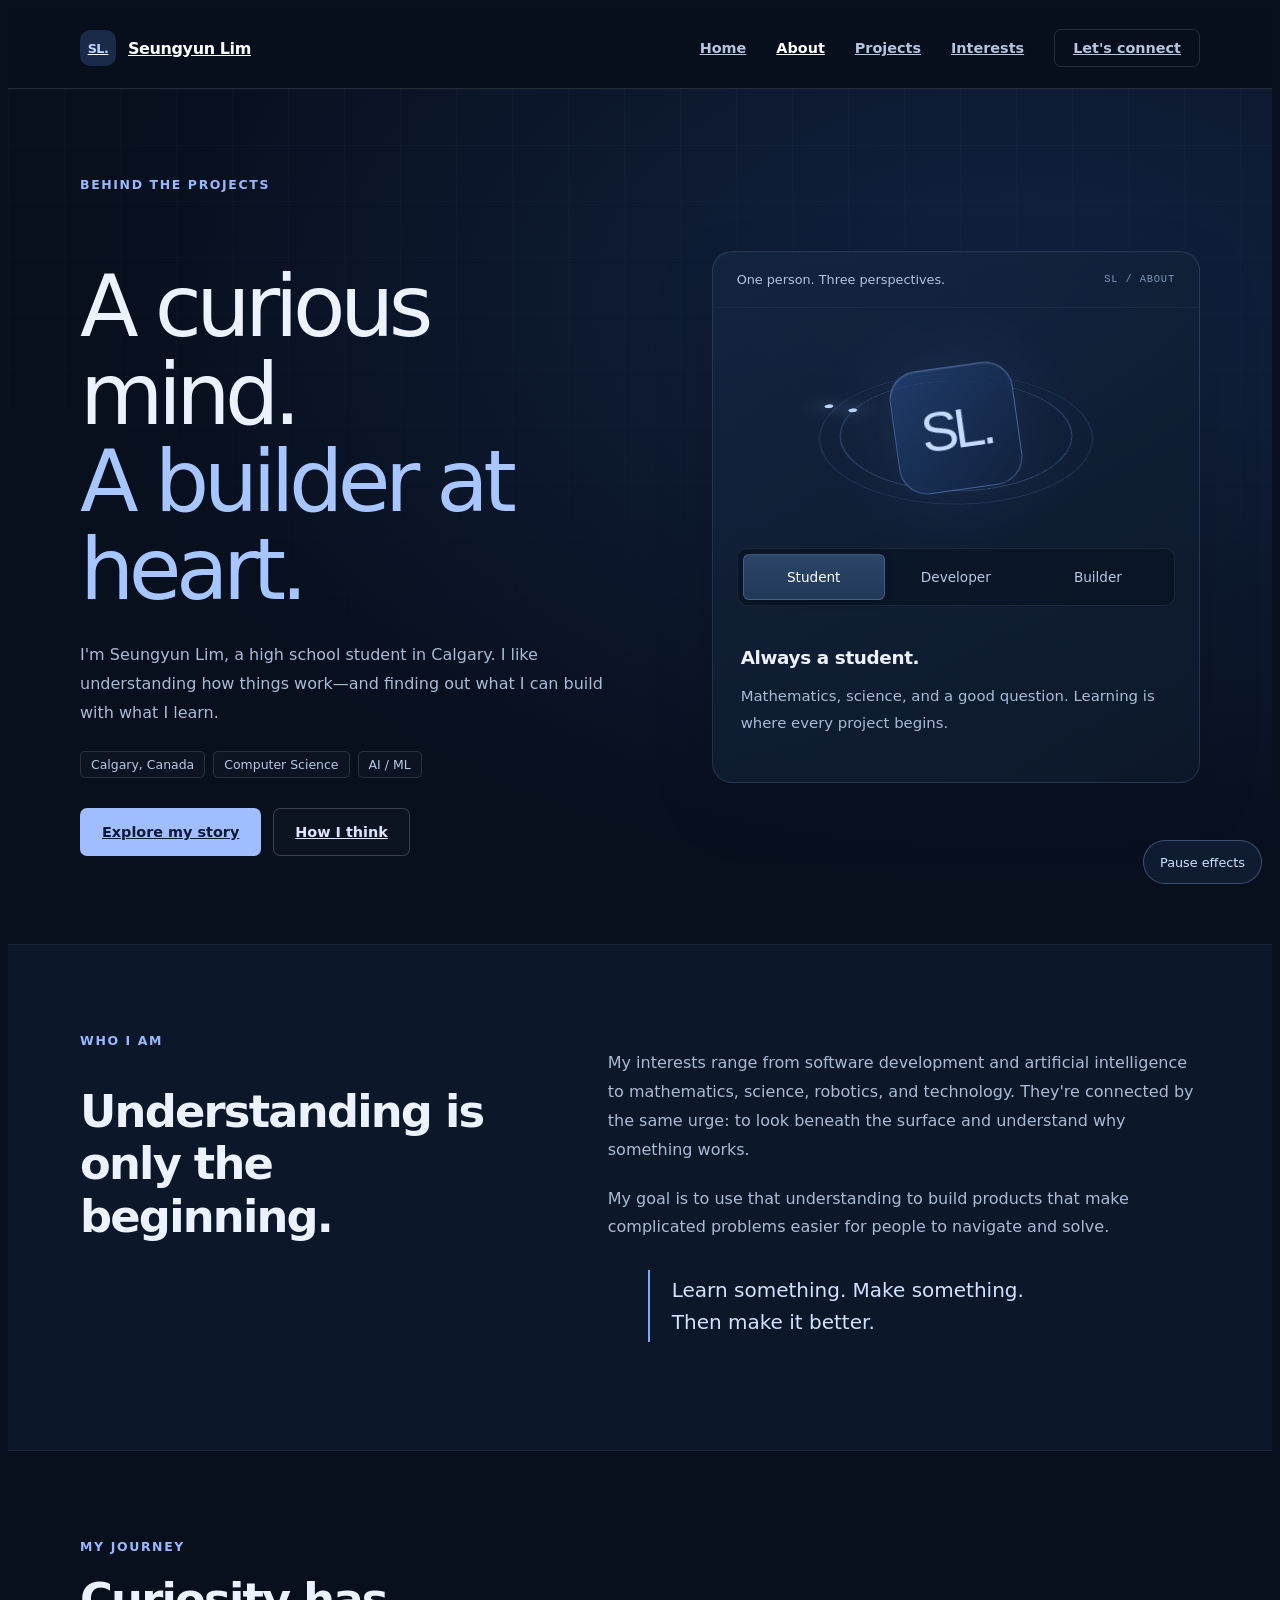
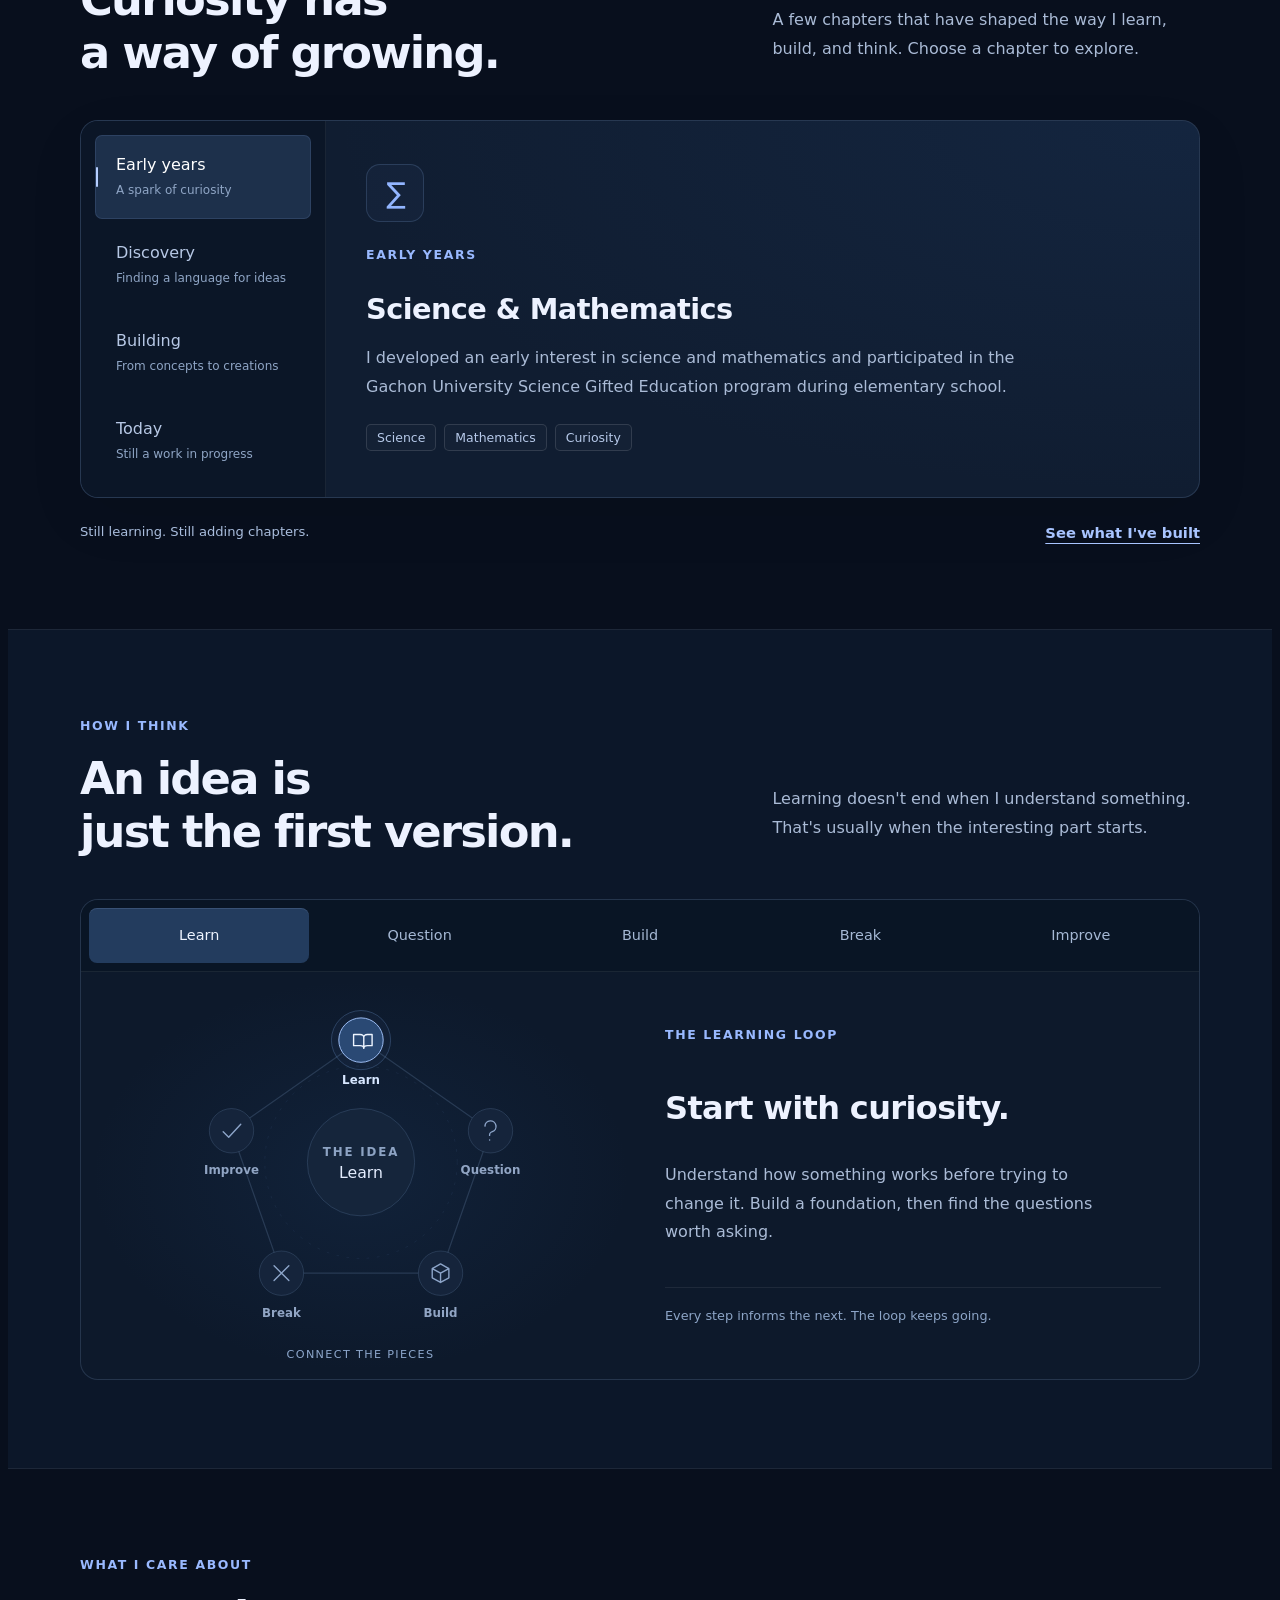
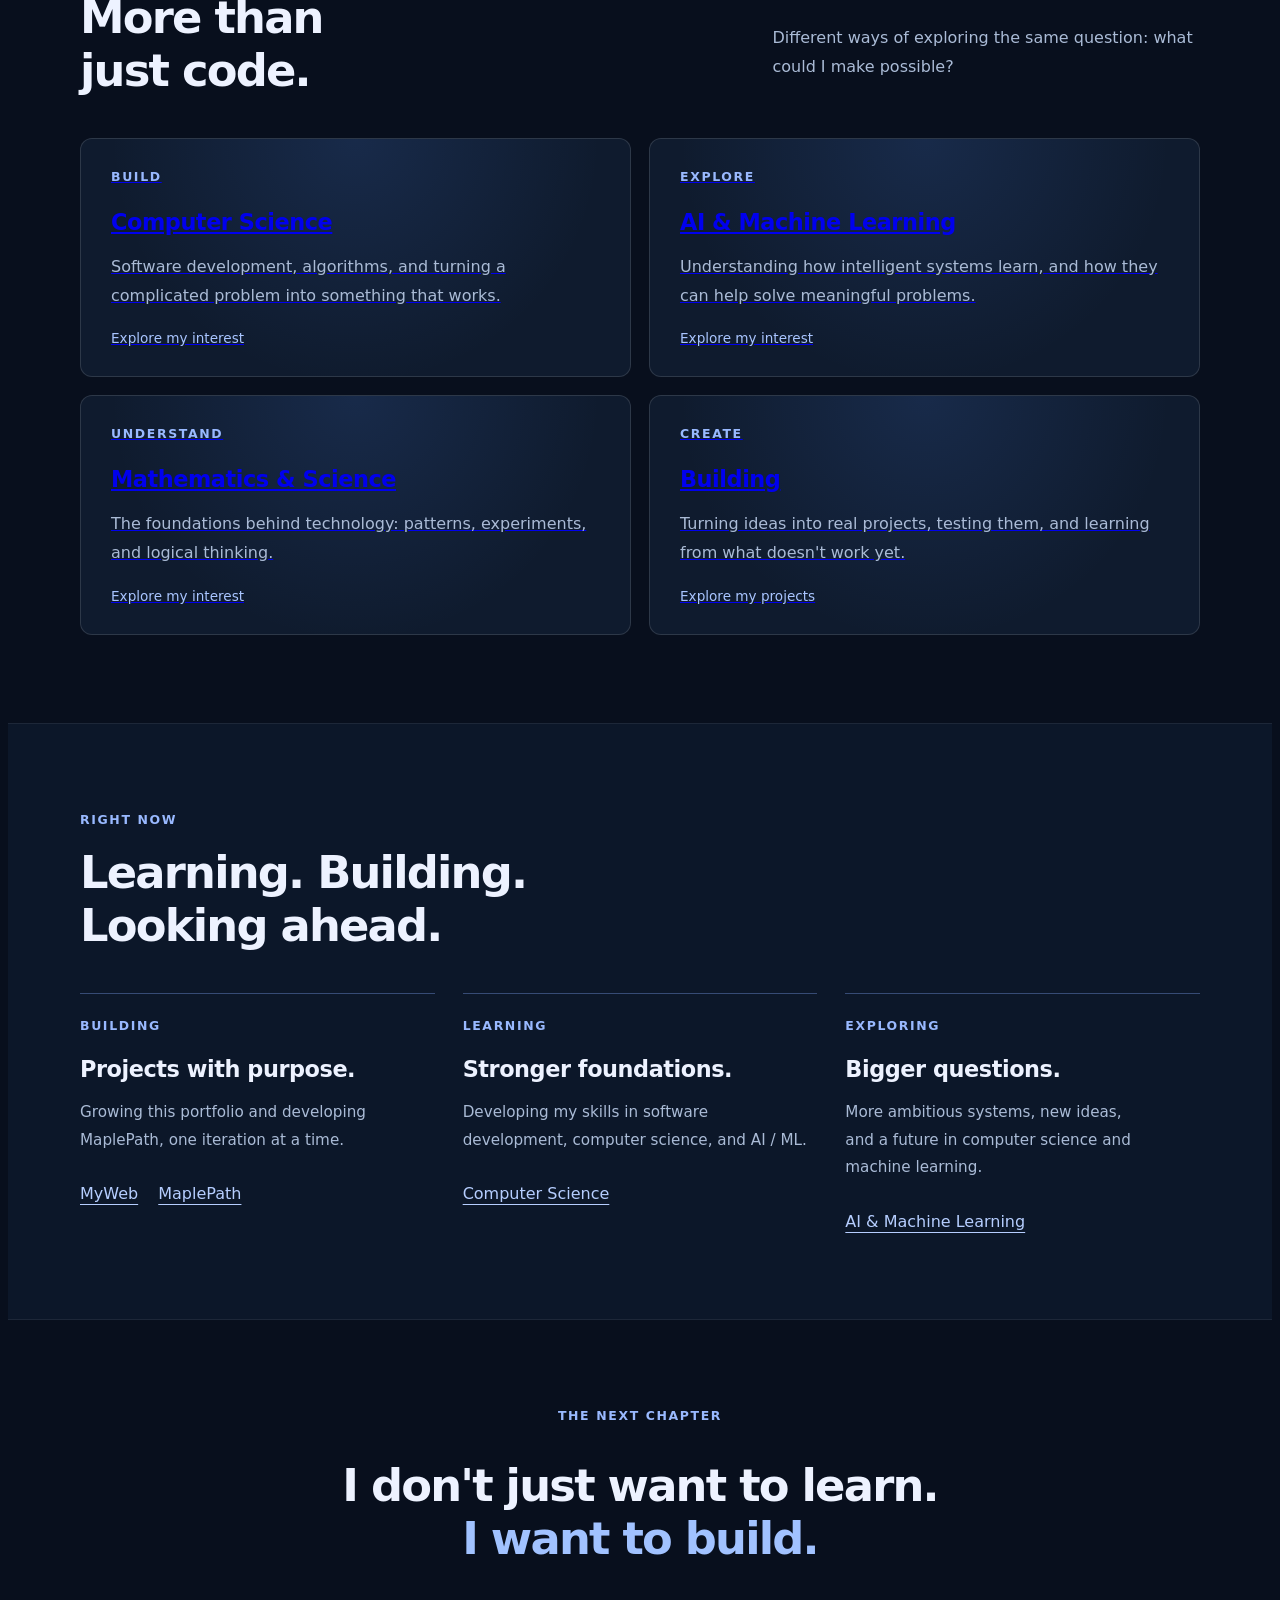
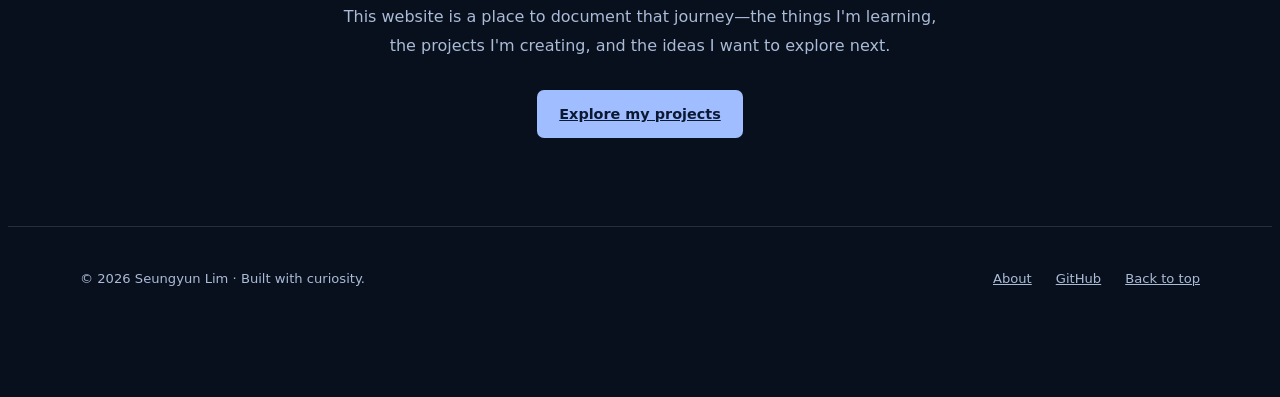
==== commit 75635f83: "Polish About interaction panels and synchronized learning diagram" ====
--- a/about.html
+++ b/about.html
@@ -10,7 +10,7 @@
         </title>
         <link rel="stylesheet" href="style.css">
         <link rel="stylesheet" href="css/theme.css?v=20261118">
-        <link rel="stylesheet" href="css/about-lab.css?v=1">
+        <link rel="stylesheet" href="css/about-lab.css?v=2">
     </head>
     <body class="about-page">
         <a class="skip-link" href="#main-content">
@@ -84,6 +84,7 @@
                         </div>
                     </div>
                     <div class="identity-console" data-role="student">
+                        <div class="console-heading"><span>One person. Three perspectives.</span><span class="console-mark" aria-hidden="true">SL / ABOUT</span></div>
                         <div class="identity-art" aria-hidden="true">
                             <div class="identity-orbit">
                             </div>
@@ -159,7 +160,8 @@
                             A few chapters that have shaped the way I learn, build, and think. Choose a chapter to explore.
                         </p>
                     </div>
-                    <div class="chapter-tabs" aria-label="Journey chapters">
+                    <div class="journey-shell">
+<div class="chapter-tabs" aria-label="Journey chapters">
                         <button id="tab-early" type="button" data-chapter="early">
                             <small>
                                 A spark of curiosity
@@ -185,7 +187,8 @@
                             Today
                         </button>
                     </div>
-                    <article class="chapter-panel" id="chapter-early">
+                    <div class="chapter-panels">
+<article class="chapter-panel" id="chapter-early">
                         <div class="chapter-inner">
                             <div class="chapter-symbol" aria-hidden="true">
                                 ∑
@@ -301,7 +304,9 @@
                             </div>
                         </div>
                     </article>
-                    <div class="chapter-footer">
+                    </div>
+</div>
+<div class="chapter-footer">
                         <span>
                             Still learning. Still adding chapters.
                         </span>
@@ -328,7 +333,8 @@
                             Learning doesn't end when I understand something. That's usually when the interesting part starts.
                         </p>
                     </div>
-                    <div class="process-controls" role="group" aria-label="Explore my learning process">
+                    <div class="process-shell">
+<div class="process-controls" role="group" aria-label="Explore my learning process">
                         <button type="button" data-step="learn" aria-pressed="true">
                             Learn
                         </button>
@@ -346,22 +352,8 @@
                         </button>
                     </div>
                     <div class="process-layout">
-                        <div class="process-art" data-step="learn" aria-hidden="true">
-                            <i class="idea-block">
-                            </i>
-                            <i class="idea-block">
-                            </i>
-                            <i class="idea-block">
-                            </i>
-                            <i class="idea-block">
-                            </i>
-                            <i class="idea-block">
-                            </i>
-                            <span class="process-caption">
-                                CONNECT THE PIECES
-                            </span>
-                        </div>
-                        <div class="process-copy" aria-live="polite">
+                        <div class="process-art" data-step="learn" aria-hidden="true"><svg class="learning-diagram" viewBox="0 0 400 370" fill="none" aria-hidden="true"><circle class="diagram-orbit" cx="200" cy="184" r="104"/><path class="diagram-route" d="M200 52L340 150L286 304L114 304L60 150Z"/><circle class="diagram-center" cx="200" cy="184" r="58"/><text class="diagram-center-label" x="200" y="177">THE IDEA</text><text class="diagram-center-state" x="200" y="201">Learn</text><g class="diagram-node is-current" data-node="learn" transform="translate(200 52)"><circle class="node-halo" r="32"/><circle class="node-disc" r="24"/><path class="node-icon" d="M-8 -6h7c3 0 4 2 4 3v12c0-2-2-3-4-3h-7z M3 -3c0-1 1-3 4-3h5v12H7c-2 0-4 1-4 3"/><text class="node-label" y="47">Learn</text></g><g class="diagram-node" data-node="question" transform="translate(340 150)"><circle class="node-halo" r="32"/><circle class="node-disc" r="24"/><path class="node-icon" d="M-6 -5a6 6 0 1 1 8 6c-3 1-3 2-3 4 M-1 10h.1"/><text class="node-label" y="47">Question</text></g><g class="diagram-node" data-node="build" transform="translate(286 304)"><circle class="node-halo" r="32"/><circle class="node-disc" r="24"/><path class="node-icon" d="M-9 -5l9 -5 9 5v10l-9 5-9-5z M-9 -5l9 5 9-5 M0 0v10"/><text class="node-label" y="47">Build</text></g><g class="diagram-node" data-node="break" transform="translate(114 304)"><circle class="node-halo" r="32"/><circle class="node-disc" r="24"/><path class="node-icon" d="M-8 -8l16 16 M8 -8l-16 16"/><text class="node-label" y="47">Break</text></g><g class="diagram-node" data-node="improve" transform="translate(60 150)"><circle class="node-halo" r="32"/><circle class="node-disc" r="24"/><path class="node-icon" d="M-9 1l6 6L10 -7"/><text class="node-label" y="47">Improve</text></g></svg><span class="process-caption">CONNECT THE PIECES</span></div>
+<div class="process-copy" aria-live="polite">
                             <span class="eyebrow">
                                 The learning loop
                             </span>
@@ -372,11 +364,12 @@
                                 Understand how something works before trying to change it. Build a foundation, then find the questions worth asking.
                             </p>
                             <span class="process-note">
-                                Choose a step to see how the idea changes.
-                            </span>
-                        </div>
-                    </div>
-                </div>
+                                Every step informs the next. The loop keeps going.
+                            </span>
+                        </div>
+                    </div>
+                </div>
+</div>
             </section>
             <section>
                 <div class="wrap">
@@ -562,7 +555,7 @@
         </button>
         <script src="js/site.js?v=20261118" defer>
         </script>
-        <script src="js/about.js?v=2" defer>
+        <script src="js/about.js?v=3" defer>
         </script>
     </body>
 </html>
--- a/css/about-lab.css
+++ b/css/about-lab.css
@@ -63,27 +63,23 @@
 .chapter-footer { display: flex; justify-content: space-between; gap: 24px; margin-top: 26px; font-size: .82rem; color: #a9bddd; }
 .lab-process { background: #0c1729; border-block: 1px solid #ffffff12; }
 .process-layout { display: grid; grid-template-columns: 1fr 1fr; gap: 65px; align-items: center; margin-top: 30px; }
-.process-art { position: relative; height: 300px; display: grid; place-items: center; border: 1px solid #8eb5ff25; border-radius: 16px; background: radial-gradient(circle, #254d8540, transparent 70%), #0b1527; overflow: hidden; }
-.process-art::before { content: ''; position: absolute; inset: 25px; border: 1px dashed #90b5ff25; border-radius: 50%; }
-.idea-block { position: absolute; width: 46px; height: 46px; border: 1px solid #a1c4ff99; border-radius: 8px; background: #5f8de42b; box-shadow: inset 0 0 20px #8bb3ff12; transform: translate(var(--x), var(--y)) rotate(var(--r, 0deg)); transition: transform .8s cubic-bezier(.2,.8,.2,1), border-radius .8s, background .8s; }
-.idea-block:nth-child(1) { --x: -62px; --y: -40px; }
-.idea-block:nth-child(2) { --x: 0px; --y: 34px; }
-.idea-block:nth-child(3) { --x: 62px; --y: -40px; }
-.idea-block:nth-child(4) { --x: -62px; --y: 34px; }
-.idea-block:nth-child(5) { --x: 62px; --y: 34px; }
-.process-art[data-step='question'] .idea-block { border-radius: 50%; --r: 45deg; }
-.process-art[data-step='question'] .idea-block:nth-child(2) { --y: -100px; }
-.process-art[data-step='build'] .idea-block:nth-child(1) { --x: -49px; --y: 25px; }
-.process-art[data-step='build'] .idea-block:nth-child(2) { --x: 0px; --y: 25px; }
-.process-art[data-step='build'] .idea-block:nth-child(3) { --x: 49px; --y: 25px; }
-.process-art[data-step='build'] .idea-block:nth-child(4) { --x: -24px; --y: -24px; }
-.process-art[data-step='build'] .idea-block:nth-child(5) { --x: 24px; --y: -24px; }
-.process-art[data-step='break'] .idea-block { --r: 28deg; background: #9d7cf52b; }
-.process-art[data-step='break'] .idea-block:nth-child(1) { --x: -95px; --y: -70px; }
-.process-art[data-step='break'] .idea-block:nth-child(3) { --x: 95px; --y: 70px; }
-.process-art[data-step='improve'] .idea-block { border-radius: 50%; background: #8cb6ff55; }
-.process-art[data-step='improve'] .idea-block:nth-child(2) { --y: -40px; }
-.process-caption { position: absolute; bottom: 16px; font: .75rem ui-monospace, monospace; letter-spacing: .1em; color: #9bb4de; }
+/* The diagram reflects the selected step; decoration stays behind content. */
+.process-art { position: relative; min-width: 0; padding: 20px 24px 45px; display: grid; place-items: center; background: radial-gradient(ellipse at center, #264f832b, transparent 68%); }
+.learning-diagram { width: min(100%, 370px); overflow: visible; }
+.diagram-orbit { stroke: #91b5ff14; stroke-dasharray: 3 8; }
+.diagram-route { stroke: #6d8ab044; stroke-width: 1.3; stroke-linejoin: round; }
+.diagram-center { fill: #15253b; stroke: #8aaddb33; }
+.diagram-center-label { fill: #8da3c3; text-anchor: middle; font-size: 10px; letter-spacing: 2px; }
+.diagram-center-state { fill: #e5eeff; text-anchor: middle; font-size: 17px; font-weight: 500; }
+.node-halo { fill: #82aaff00; stroke: #82aaff00; transition: fill .4s, stroke .4s; }
+.node-disc { fill: #15243b; stroke: #647fa34d; transition: fill .4s, stroke .4s; }
+.node-icon { stroke: #8da5c9; stroke-width: 1.5; stroke-linecap: round; stroke-linejoin: round; transition: stroke .4s; }
+.node-label { fill: #91a5c4; font-size: 12px; text-anchor: middle; transition: fill .4s; }
+.diagram-node.is-current .node-halo { fill: #89b2ff0a; stroke: #8cb8ff40; }
+.diagram-node.is-current .node-disc { fill: #2a4974; stroke: #a7c7ff; }
+.diagram-node.is-current .node-icon { stroke: #eef5ff; }
+.diagram-node.is-current .node-label { fill: #d7e7ff; }
+.process-caption { position: absolute; bottom: 18px; font-size: .7rem; letter-spacing: .12em; color: #8da7cc; text-align: center; }
 .process-copy h3 { font-size: 2.2rem !important; margin-bottom: 15px; }
 .process-copy { min-height: 200px; }
 .process-copy p { max-width: 46ch; }
@@ -136,3 +132,55 @@
   .lab-interest-card { padding: 24px; }
 }
 @media (prefers-reduced-motion: reduce) { .about-page *, .about-page *::before, .about-page *::after { animation: none !important; transition: none !important; } }
+
+/* Unified interaction surfaces and selection treatments. */
+.identity-console { border: 1px solid #9dbbff26; border-radius: 20px; overflow: hidden; background: linear-gradient(145deg, #162742bb, #0d192be6); box-shadow: 0 24px 64px #0002, inset 0 1px #ffffff08; }
+.console-heading { display: flex; justify-content: space-between; align-items: center; gap: 15px; padding: 20px 24px; border-bottom: 1px solid #ffffff0d; font-size: .8rem; color: #b2c4e0; }
+.console-mark { color: #7f96b9; font: .65rem ui-monospace, monospace; letter-spacing: .08em; }
+.identity-art { height: 240px; }
+.role-controls { position: relative; display: grid; grid-template-columns: repeat(3, minmax(0, 1fr)); gap: 0; margin: 0 24px; padding: 5px; border: 1px solid #ffffff12; background: #08132099; border-radius: 10px; isolation: isolate; }
+.role-controls::before { content: ''; position: absolute; z-index: -1; left: 5px; top: 5px; bottom: 5px; width: calc((100% - 10px) / 3); border-radius: 6px; background: linear-gradient(#2c4569, #213957); border: 1px solid #a3c2ff3b; box-shadow: 0 2px 8px #0003; transform: translateX(calc(var(--selection, 0) * 100%)); transition: transform .35s cubic-bezier(.22,.8,.22,1); }
+.identity-console[data-role='developer'] { --selection: 1; }
+.identity-console[data-role='builder'] { --selection: 2; }
+.role-controls button, .role-controls button[aria-pressed='true'] { background: transparent; border: 0; padding-inline: 5px; min-width: 0; font-size: .85rem; }
+.identity-note { margin: 0; padding: 26px 28px 30px; min-height: 168px; background: transparent; border: 0; border-radius: 0; }
+.identity-note h2 { margin-bottom: 10px; }
+.journey-shell { display: grid; grid-template-columns: 245px minmax(0, 1fr); border: 1px solid #90b0e32e; border-radius: 18px; overflow: hidden; background: #101d31; box-shadow: 0 20px 60px #0001; }
+.chapter-tabs { display: flex; flex-direction: column; gap: 4px; margin: 0; padding: 14px; background: #0b1627; border-right: 1px solid #ffffff10; }
+.chapter-tabs button { position: relative; flex: 1; display: flex; flex-direction: column-reverse; justify-content: center; gap: 7px; min-height: 84px; padding: 16px 20px; background: transparent; border-color: transparent; font-size: 1rem; }
+.chapter-tabs button small { margin: 0; font-size: .75rem; color: #8fa5c5; font-weight: 400; line-height: 1.5; }
+.chapter-tabs button[aria-selected='true'] { background: #1d304b; border-color: #a0beff20; }
+.chapter-tabs button::before { content: ''; position: absolute; left: 0; width: 2px; height: 20px; background: #b5ceff; border-radius: 2px; opacity: 0; transition: opacity .25s; }
+.chapter-tabs button[aria-selected='true']::before { opacity: 1; }
+.chapter-panels { min-width: 0; display: flex; flex-direction: column; justify-content: center; background: radial-gradient(ellipse at top right, #23457535, transparent 70%); }
+.chapter-panel { margin: 0; padding: 40px; border: 0; border-radius: 0; background: transparent; min-height: 370px; }
+.chapter-inner { grid-template-columns: 1fr; gap: 25px; }
+.chapter-symbol { width: 58px; height: 58px; display: grid; place-items: center; font-size: 1.8rem; background: #8aaeff0a; border: 1px solid #93b6f52e; border-radius: 14px; }
+.chapter-panel .eyebrow { margin-bottom: 12px; }
+.process-shell { border: 1px solid #90b0e32e; border-radius: 18px; overflow: hidden; background: #0d192b; box-shadow: inset 0 1px #ffffff08; }
+.process-controls { display: grid; grid-template-columns: repeat(5, minmax(0, 1fr)); gap: 0; padding: 8px; border-bottom: 1px solid #ffffff12; background: #091525; }
+.process-controls button { position: relative; min-height: 55px; border: 0; border-radius: 8px; background: transparent; font-size: .9rem; color: #a5b8d4; transition: background .25s, color .25s; }
+.process-controls button[aria-pressed='true'] { background: #233c5e; border: 0; color: #eef4ff; box-shadow: inset 0 1px #b5d1ff26; }
+.process-layout { gap: 0; margin: 0; align-items: stretch; }
+.process-copy { display: flex; flex-direction: column; justify-content: center; padding: 38px 38px 38px 25px; min-height: 375px; }
+.process-copy h3 { font-size: clamp(1.6rem, 2.5vw, 2rem) !important; }
+.process-copy .eyebrow { margin-bottom: 14px; }
+.process-note { color: #8dA5c7; font-size: .8rem; border-top: 1px solid #ffffff12; padding-top: 20px; }
+@media (max-width: 900px) { .journey-shell { grid-template-columns: 210px minmax(0, 1fr); } .chapter-panel { padding: 28px; } .process-copy { padding: 30px 28px 30px 12px; } .console-mark { display: none; } }
+@media (max-width: 700px) {
+  .identity-art { height: 230px; }
+  .console-heading { padding: 18px 20px; }
+  .role-controls { margin-inline: 18px; }
+  .identity-note { padding: 24px; min-height: 180px; }
+  .journey-shell { grid-template-columns: 1fr; }
+  .chapter-tabs { display: grid; grid-template-columns: repeat(2, minmax(0, 1fr)); gap: 5px; border-right: 0; border-bottom: 1px solid #ffffff12; padding: 10px; }
+  .chapter-tabs button { padding: 12px 14px; min-height: 66px; gap: 4px; }
+  .chapter-tabs button small { font-size: .72rem; }
+  .chapter-panel { min-height: 400px; padding: 28px 24px; }
+  .process-controls { grid-template-columns: repeat(5, minmax(0, 1fr)); padding: 5px; }
+  .process-controls button { font-size: .74rem; padding: 10px 1px; min-height: 48px; }
+  .process-layout { grid-template-columns: 1fr; gap: 0; }
+  .process-art { padding: 16px 12px 40px; }
+  .learning-diagram { width: min(100%, 300px); }
+  .process-copy { padding: 28px 24px; min-height: 300px; border-top: 1px solid #ffffff0e; }
+}
